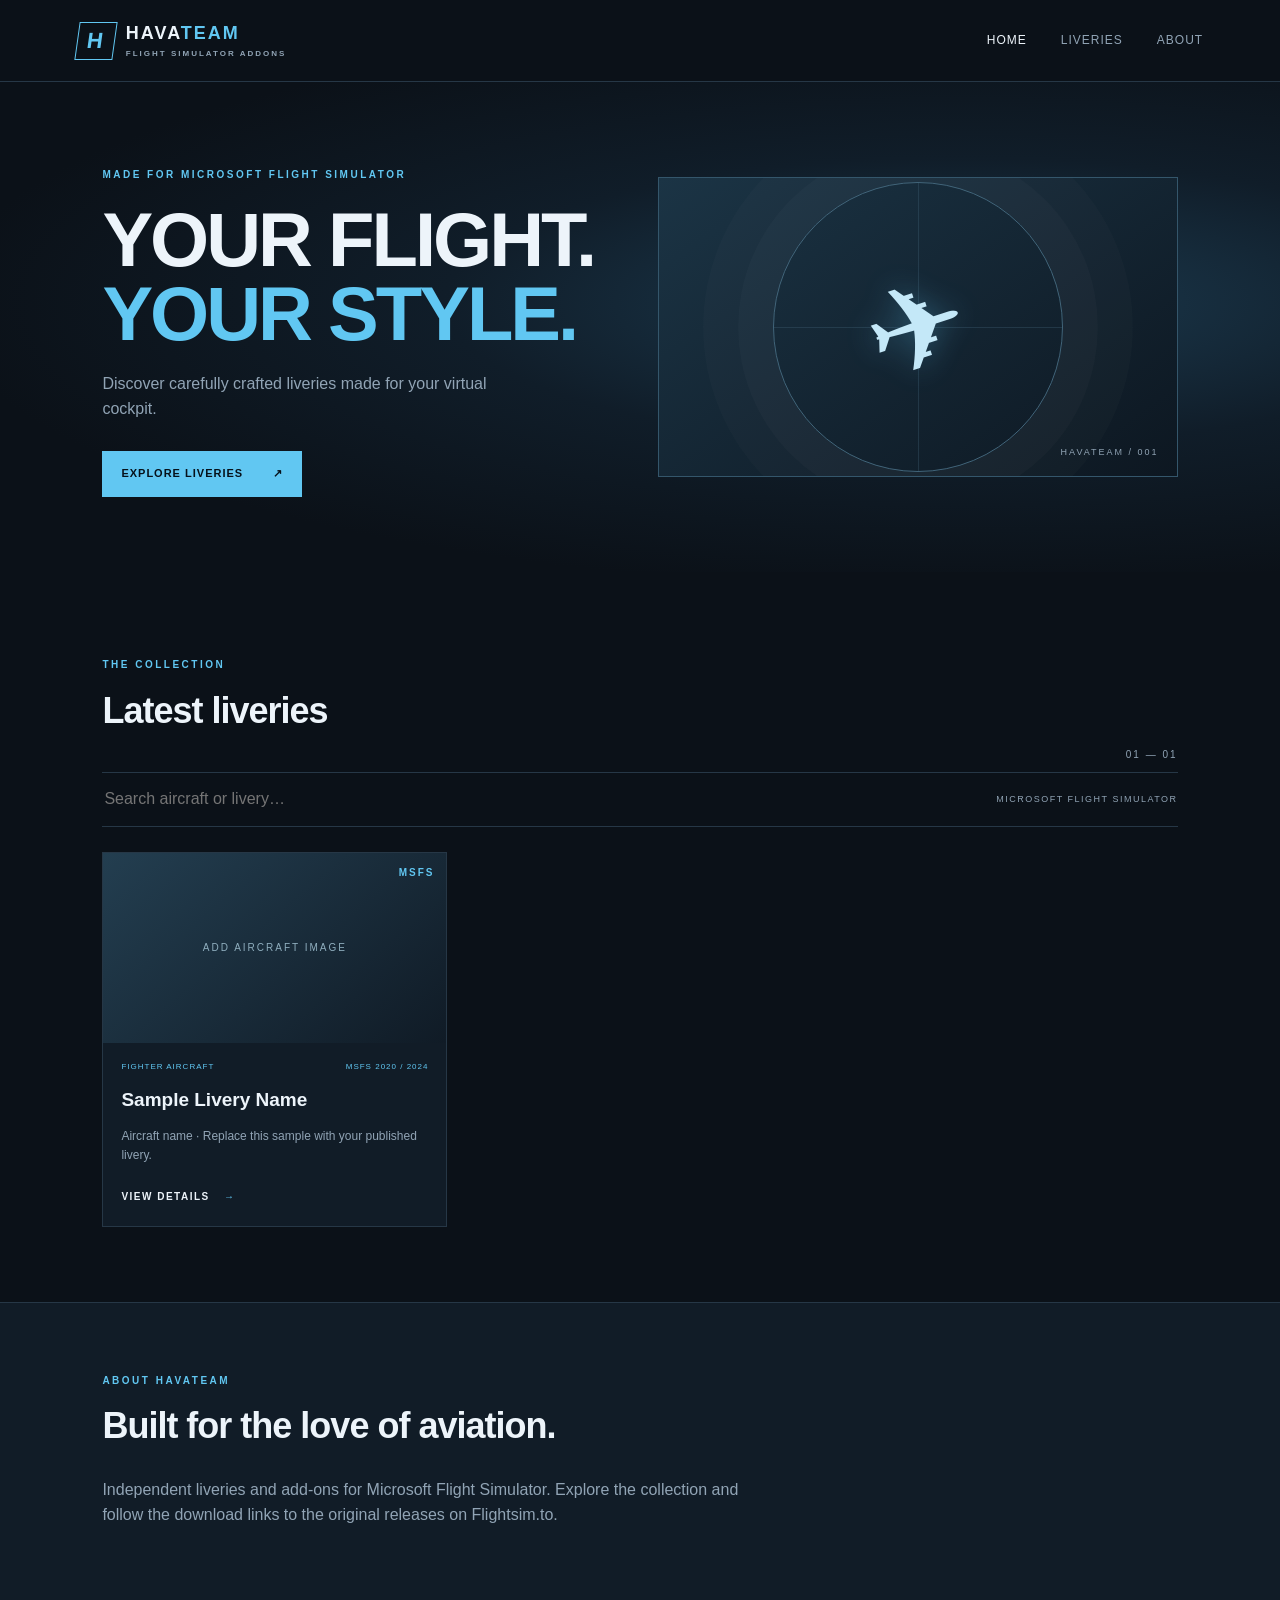
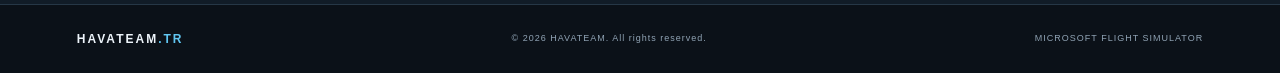
==== index.html @ 168b2250 "Add files via upload" ====
<!doctype html>
<html lang="en">
<head>
  <meta charset="utf-8"><meta name="viewport" content="width=device-width, initial-scale=1">
  <meta name="description" content="HAVATEAM — Microsoft Flight Simulator liveries.">
  <title>HAVATEAM — Flight Simulator Liveries</title>
  <link rel="stylesheet" href="styles.css">
</head>
<body>
<header class="site-header">
  <a class="brand" href="index.html"><span class="brand-mark">H</span><span>HAVA<span class="accent">TEAM</span><small>FLIGHT SIMULATOR ADDONS</small></span></a>
  <nav><a class="active" href="index.html">Home</a><a href="#liveries">Liveries</a><a href="#about">About</a></nav>
</header>
<main>
  <section class="hero">
    <div class="hero-copy">
      <p class="eyebrow">MADE FOR MICROSOFT FLIGHT SIMULATOR</p>
      <h1>YOUR FLIGHT.<br><span class="accent">YOUR STYLE.</span></h1>
      <p class="lead">Discover carefully crafted liveries made for your virtual cockpit.</p>
      <a class="button" href="#liveries">EXPLORE LIVERIES <span>↗</span></a>
    </div>
    <div class="hero-art" role="img" aria-label="Aircraft silhouette graphic"><div class="radar"></div><div class="plane">✈</div><span class="hero-tag">HAVATEAM / 001</span></div>
  </section>

  <section class="section" id="liveries">
    <div class="section-heading"><div><p class="eyebrow">THE COLLECTION</p><h2>Latest liveries</h2></div><span class="count">01 — 01</span></div>
    <div class="toolbar"><input id="search" type="search" placeholder="Search aircraft or livery…" aria-label="Search liveries"><span>MICROSOFT FLIGHT SIMULATOR</span></div>
    <div class="cards" id="cards">
      <article class="livery-card">
        <a class="card-image placeholder-image" href="liveries/sample-livery.html" aria-label="Open sample livery details"><span>ADD AIRCRAFT IMAGE</span><b>MSFS</b></a>
        <div class="card-body"><div class="card-meta"><span>FIGHTER AIRCRAFT</span><span>MSFS 2020 / 2024</span></div><h3>Sample Livery Name</h3><p>Aircraft name · Replace this sample with your published livery.</p><a class="text-link" href="liveries/sample-livery.html">VIEW DETAILS <span>→</span></a></div>
      </article>
    </div>
    <p class="empty" id="empty" hidden>No liveries match your search.</p>
  </section>

  <section class="about" id="about"><p class="eyebrow">ABOUT HAVATEAM</p><h2>Built for the love of aviation.</h2><p>Independent liveries and add-ons for Microsoft Flight Simulator. Explore the collection and follow the download links to the original releases on Flightsim.to.</p></section>
</main>
<footer><a class="brand small-brand" href="index.html">HAVATEAM<span class="accent">.TR</span></a><span>© <span id="year"></span> HAVATEAM. All rights reserved.</span><span>MICROSOFT FLIGHT SIMULATOR</span></footer>
<script src="script.js"></script>
</body></html>
---- styles.css ----
:root{--bg:#0b1118;--panel:#111c27;--panel2:#172533;--line:#263746;--text:#edf4fa;--muted:#91a4b5;--blue:#61c7f2;--orange:#ff9c55}*{box-sizing:border-box}html{scroll-behavior:smooth}body{margin:0;background:var(--bg);color:var(--text);font-family:Inter,Arial,sans-serif;line-height:1.55}.site-header{height:82px;padding:0 max(6vw,24px);display:flex;align-items:center;justify-content:space-between;border-bottom:1px solid var(--line);background:#0b1118;position:sticky;top:0;z-index:5}.brand{display:flex;align-items:center;gap:11px;color:var(--text);font-weight:900;letter-spacing:2px;text-decoration:none;font-size:18px}.brand small{display:block;font-size:8px;letter-spacing:2px;color:var(--muted);font-weight:600}.brand-mark{display:grid;place-items:center;width:38px;height:38px;border:1px solid var(--blue);color:var(--blue);transform:skew(-8deg);font-size:22px}.accent{color:var(--blue)}nav{display:flex;gap:34px}nav a{font-size:12px;letter-spacing:1px;text-transform:uppercase;color:var(--muted);text-decoration:none}nav a:hover,nav a.active{color:var(--text)}.hero{min-height:490px;padding:70px max(8vw,24px);display:grid;grid-template-columns:1fr 1fr;align-items:center;gap:35px;background:radial-gradient(ellipse at 75% 45%,#1c3b50 0%,#101d29 38%,#0b1118 75%)}.eyebrow{font-size:10px;letter-spacing:2.5px;color:var(--blue);font-weight:800}.hero h1{font-size:clamp(44px,6vw,76px);line-height:.98;letter-spacing:-3px;margin:20px 0}.lead{color:var(--muted);max-width:420px;font-size:16px;margin-bottom:30px}.button{display:inline-flex;gap:30px;align-items:center;background:var(--blue);color:#06111a;text-decoration:none;padding:14px 19px;font-size:11px;font-weight:900;letter-spacing:1px}.hero-art{height:300px;position:relative;overflow:hidden;border:1px solid #34566b;background:linear-gradient(145deg,#1b3445,#0d1721);display:grid;place-items:center}.radar{width:290px;height:290px;border:1px solid #42657a;border-radius:50%;position:absolute;box-shadow:0 0 0 35px #ffffff05,0 0 0 70px #ffffff04}.radar:before,.radar:after{content:"";position:absolute;background:#42657a55}.radar:before{width:1px;height:100%;left:50%}.radar:after{height:1px;width:100%;top:50%}.plane{font-size:120px;color:#c4e8f8;transform:rotate(-18deg);text-shadow:0 0 30px #61c7f255}.hero-tag{position:absolute;bottom:16px;right:18px;font-size:9px;letter-spacing:2px;color:#91a4b5}.section{padding:75px max(8vw,24px)}.section-heading{display:flex;align-items:end;justify-content:space-between}.section h2,.about h2{font-size:36px;letter-spacing:-1px;margin:4px 0 24px}.count{font-size:10px;color:var(--muted);letter-spacing:2px}.toolbar{display:flex;justify-content:space-between;align-items:center;border-top:1px solid var(--line);border-bottom:1px solid var(--line);padding:13px 0;margin:10px 0 25px}.toolbar input{background:transparent;border:0;color:var(--text);outline:none;font:inherit;width:260px}.toolbar span{font-size:9px;letter-spacing:1.5px;color:var(--muted)}.cards{display:grid;grid-template-columns:repeat(3,minmax(0,1fr));gap:20px}.livery-card{background:var(--panel);border:1px solid var(--line);transition:.2s}.livery-card:hover{transform:translateY(-4px);border-color:#47718b}.card-image{height:190px;display:flex;align-items:center;justify-content:center;position:relative;text-decoration:none;background:linear-gradient(140deg,#233e50,#101b26);color:#8faebe;letter-spacing:2px;font-size:10px}.card-image b{position:absolute;right:12px;top:12px;color:var(--blue);font-size:10px}.card-body{padding:18px}.card-meta{display:flex;justify-content:space-between;color:var(--blue);font-size:8px;letter-spacing:1px}.card-body h3{margin:12px 0 4px;font-size:19px}.card-body p{font-size:12px;color:var(--muted);min-height:38px}.text-link{display:inline-block;margin-top:12px;color:var(--text);font-size:10px;font-weight:800;letter-spacing:1.5px;text-decoration:none}.text-link span{color:var(--blue);margin-left:10px}.empty{color:var(--muted)}.about{padding:60px max(8vw,24px);background:var(--panel);border-top:1px solid var(--line);border-bottom:1px solid var(--line)}.about p:last-child{max-width:650px;color:var(--muted)}footer{padding:25px max(6vw,24px);display:flex;justify-content:space-between;align-items:center;color:var(--muted);font-size:9px;letter-spacing:1px}.small-brand{font-size:12px}.small-brand .accent{display:inline}.small-brand{display:block}@media(max-width:700px){.site-header{height:auto;min-height:75px;flex-wrap:wrap;padding-top:14px;padding-bottom:14px;gap:12px}nav{gap:16px}.hero{grid-template-columns:1fr;padding-top:55px;padding-bottom:55px}.hero-art{height:220px}.cards{grid-template-columns:1fr}.toolbar span{display:none}.section h2,.about h2{font-size:29px}footer{gap:12px;flex-wrap:wrap}}
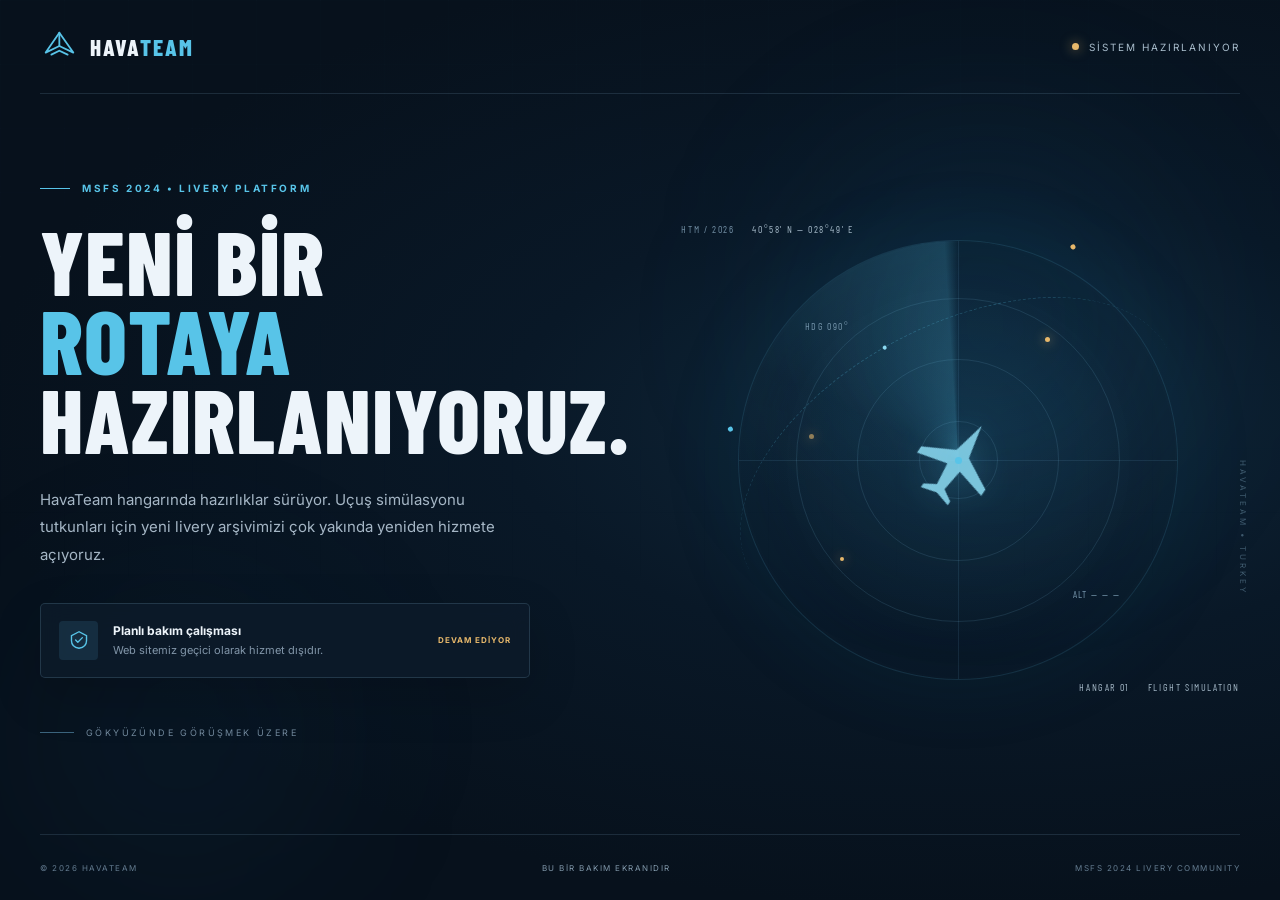
==== commit a877717b: "Add files via upload" ====
--- a/index.html
+++ b/index.html
@@ -1,41 +1,91 @@
 <!doctype html>
-<html lang="en">
+<html lang="tr">
 <head>
-  <meta charset="utf-8"><meta name="viewport" content="width=device-width, initial-scale=1">
-  <meta name="description" content="HAVATEAM — Microsoft Flight Simulator liveries.">
-  <title>HAVATEAM — Flight Simulator Liveries</title>
+  <meta charset="utf-8">
+  <meta name="viewport" content="width=device-width, initial-scale=1">
+  <meta name="theme-color" content="#07111c">
+  <meta name="description" content="HavaTeam yakında yeni yüzüyle yayında. MSFS 2024 livery arşivimiz için hazırlıklarımız sürüyor.">
+  <title>HavaTeam | Bakım Çalışması</title>
+  <link rel="preconnect" href="https://fonts.googleapis.com">
+  <link rel="preconnect" href="https://fonts.gstatic.com" crossorigin>
+  <link href="https://fonts.googleapis.com/css2?family=Barlow+Condensed:wght@500;600;700;800&family=Inter:wght@400;500;600;700&display=swap" rel="stylesheet">
   <link rel="stylesheet" href="styles.css">
 </head>
 <body>
-<header class="site-header">
-  <a class="brand" href="index.html"><span class="brand-mark">H</span><span>HAVA<span class="accent">TEAM</span><small>FLIGHT SIMULATOR ADDONS</small></span></a>
-  <nav><a class="active" href="index.html">Home</a><a href="#liveries">Liveries</a><a href="#about">About</a></nav>
-</header>
-<main>
-  <section class="hero">
-    <div class="hero-copy">
-      <p class="eyebrow">MADE FOR MICROSOFT FLIGHT SIMULATOR</p>
-      <h1>YOUR FLIGHT.<br><span class="accent">YOUR STYLE.</span></h1>
-      <p class="lead">Discover carefully crafted liveries made for your virtual cockpit.</p>
-      <a class="button" href="#liveries">EXPLORE LIVERIES <span>↗</span></a>
-    </div>
-    <div class="hero-art" role="img" aria-label="Aircraft silhouette graphic"><div class="radar"></div><div class="plane">✈</div><span class="hero-tag">HAVATEAM / 001</span></div>
-  </section>
+  <div class="ambient ambient-one"></div>
+  <div class="ambient ambient-two"></div>
+  <div class="grid-overlay"></div>
 
-  <section class="section" id="liveries">
-    <div class="section-heading"><div><p class="eyebrow">THE COLLECTION</p><h2>Latest liveries</h2></div><span class="count">01 — 01</span></div>
-    <div class="toolbar"><input id="search" type="search" placeholder="Search aircraft or livery…" aria-label="Search liveries"><span>MICROSOFT FLIGHT SIMULATOR</span></div>
-    <div class="cards" id="cards">
-      <article class="livery-card">
-        <a class="card-image placeholder-image" href="liveries/sample-livery.html" aria-label="Open sample livery details"><span>ADD AIRCRAFT IMAGE</span><b>MSFS</b></a>
-        <div class="card-body"><div class="card-meta"><span>FIGHTER AIRCRAFT</span><span>MSFS 2020 / 2024</span></div><h3>Sample Livery Name</h3><p>Aircraft name · Replace this sample with your published livery.</p><a class="text-link" href="liveries/sample-livery.html">VIEW DETAILS <span>→</span></a></div>
-      </article>
-    </div>
-    <p class="empty" id="empty" hidden>No liveries match your search.</p>
-  </section>
+  <header class="topbar">
+    <a class="brand" href="#" aria-label="HavaTeam ana sayfa">
+      <span class="brand-mark" aria-hidden="true">
+        <svg viewBox="0 0 48 48" role="img">
+          <path d="M7 31.5 23.8 7l17.2 24.5-17.2-8.1L7 31.5Z" fill="none" stroke="currentColor" stroke-width="2.2" stroke-linejoin="round"/>
+          <path d="m14 34 9.8-4.7 10.2 4.7M23.8 7v16.4" fill="none" stroke="currentColor" stroke-width="2.2" stroke-linecap="round"/>
+        </svg>
+      </span>
+      <span class="brand-name">HAVA<span>TEAM</span></span>
+    </a>
+    <div class="top-meta"><span class="live-dot"></span> SİSTEM HAZIRLANIYOR</div>
+  </header>
 
-  <section class="about" id="about"><p class="eyebrow">ABOUT HAVATEAM</p><h2>Built for the love of aviation.</h2><p>Independent liveries and add-ons for Microsoft Flight Simulator. Explore the collection and follow the download links to the original releases on Flightsim.to.</p></section>
-</main>
-<footer><a class="brand small-brand" href="index.html">HAVATEAM<span class="accent">.TR</span></a><span>© <span id="year"></span> HAVATEAM. All rights reserved.</span><span>MICROSOFT FLIGHT SIMULATOR</span></footer>
-<script src="script.js"></script>
-</body></html>+  <main class="hero">
+    <section class="copy">
+      <div class="eyebrow"><span class="eyebrow-line"></span> MSFS 2024 • LIVERY PLATFORM</div>
+      <h1>YENİ BİR<br><span>ROTAYA</span><br>HAZIRLANIYORUZ.</h1>
+      <p class="lead">HavaTeam hangarında hazırlıklar sürüyor. Uçuş simülasyonu tutkunları için yeni livery arşivimizi çok yakında yeniden hizmete açıyoruz.</p>
+
+      <div class="status-card">
+        <div class="status-icon">
+          <svg viewBox="0 0 24 24" aria-hidden="true"><path d="M12 3 3.8 7.2v5.6c0 4.4 3.5 7.4 8.2 8.2 4.7-.8 8.2-3.8 8.2-8.2V7.2L12 3Z" fill="none" stroke="currentColor" stroke-width="1.5"/><path d="m8.3 12.1 2.4 2.4 5-5.1" fill="none" stroke="currentColor" stroke-width="1.5" stroke-linecap="round" stroke-linejoin="round"/></svg>
+        </div>
+        <div>
+          <strong>Planlı bakım çalışması</strong>
+          <span>Web sitemiz geçici olarak hizmet dışıdır.</span>
+        </div>
+        <span class="status-tag">DEVAM EDİYOR</span>
+      </div>
+
+      <div class="bottom-note">
+        <span class="note-rule"></span>
+        <span>GÖKYÜZÜNDE GÖRÜŞMEK ÜZERE</span>
+      </div>
+    </section>
+
+    <section class="visual" aria-label="Havacılık temalı radar illüstrasyonu">
+      <div class="coordinates coord-top">HTM / 2026 <span>40°58' N — 028°49' E</span></div>
+      <div class="radar">
+        <div class="radar-ring ring-one"></div>
+        <div class="radar-ring ring-two"></div>
+        <div class="radar-ring ring-three"></div>
+        <div class="radar-cross cross-h"></div>
+        <div class="radar-cross cross-v"></div>
+        <div class="radar-sweep"></div>
+        <div class="radar-center"></div>
+        <span class="radar-blip blip-one"></span>
+        <span class="radar-blip blip-two"></span>
+        <span class="radar-blip blip-three"></span>
+        <svg class="plane" viewBox="0 0 180 180" aria-hidden="true">
+          <path d="M91 18 104 77 158 106 158 119 104 105 99 145 119 157 119 165 91 157 63 165 63 157 83 145 78 105 24 119 24 106 78 77 91 18Z" fill="currentColor"/>
+        </svg>
+        <div class="radar-label label-a">HDG 090°</div>
+        <div class="radar-label label-b">ALT — — —</div>
+      </div>
+      <div class="flight-path">
+        <span class="path-point"></span>
+        <span class="path-dash"></span>
+        <span class="path-point end"></span>
+      </div>
+      <div class="coordinates coord-bottom"><span>HANGAR 01</span> <span>FLIGHT SIMULATION</span></div>
+      <div class="side-code">HAVATEAM • TURKEY</div>
+    </section>
+  </main>
+
+  <footer class="footer">
+    <span>© <span id="year">2026</span> HAVATEAM</span>
+    <span class="footer-center">BU BİR BAKIM EKRANIDIR</span>
+    <span>MSFS 2024 LIVERY COMMUNITY</span>
+  </footer>
+  <script src="script.js"></script>
+</body>
+</html>
--- a/styles.css
+++ b/styles.css
@@ -1 +1,100 @@
-:root{--bg:#0b1118;--panel:#111c27;--panel2:#172533;--line:#263746;--text:#edf4fa;--muted:#91a4b5;--blue:#61c7f2;--orange:#ff9c55}*{box-sizing:border-box}html{scroll-behavior:smooth}body{margin:0;background:var(--bg);color:var(--text);font-family:Inter,Arial,sans-serif;line-height:1.55}.site-header{height:82px;padding:0 max(6vw,24px);display:flex;align-items:center;justify-content:space-between;border-bottom:1px solid var(--line);background:#0b1118;position:sticky;top:0;z-index:5}.brand{display:flex;align-items:center;gap:11px;color:var(--text);font-weight:900;letter-spacing:2px;text-decoration:none;font-size:18px}.brand small{display:block;font-size:8px;letter-spacing:2px;color:var(--muted);font-weight:600}.brand-mark{display:grid;place-items:center;width:38px;height:38px;border:1px solid var(--blue);color:var(--blue);transform:skew(-8deg);font-size:22px}.accent{color:var(--blue)}nav{display:flex;gap:34px}nav a{font-size:12px;letter-spacing:1px;text-transform:uppercase;color:var(--muted);text-decoration:none}nav a:hover,nav a.active{color:var(--text)}.hero{min-height:490px;padding:70px max(8vw,24px);display:grid;grid-template-columns:1fr 1fr;align-items:center;gap:35px;background:radial-gradient(ellipse at 75% 45%,#1c3b50 0%,#101d29 38%,#0b1118 75%)}.eyebrow{font-size:10px;letter-spacing:2.5px;color:var(--blue);font-weight:800}.hero h1{font-size:clamp(44px,6vw,76px);line-height:.98;letter-spacing:-3px;margin:20px 0}.lead{color:var(--muted);max-width:420px;font-size:16px;margin-bottom:30px}.button{display:inline-flex;gap:30px;align-items:center;background:var(--blue);color:#06111a;text-decoration:none;padding:14px 19px;font-size:11px;font-weight:900;letter-spacing:1px}.hero-art{height:300px;position:relative;overflow:hidden;border:1px solid #34566b;background:linear-gradient(145deg,#1b3445,#0d1721);display:grid;place-items:center}.radar{width:290px;height:290px;border:1px solid #42657a;border-radius:50%;position:absolute;box-shadow:0 0 0 35px #ffffff05,0 0 0 70px #ffffff04}.radar:before,.radar:after{content:"";position:absolute;background:#42657a55}.radar:before{width:1px;height:100%;left:50%}.radar:after{height:1px;width:100%;top:50%}.plane{font-size:120px;color:#c4e8f8;transform:rotate(-18deg);text-shadow:0 0 30px #61c7f255}.hero-tag{position:absolute;bottom:16px;right:18px;font-size:9px;letter-spacing:2px;color:#91a4b5}.section{padding:75px max(8vw,24px)}.section-heading{display:flex;align-items:end;justify-content:space-between}.section h2,.about h2{font-size:36px;letter-spacing:-1px;margin:4px 0 24px}.count{font-size:10px;color:var(--muted);letter-spacing:2px}.toolbar{display:flex;justify-content:space-between;align-items:center;border-top:1px solid var(--line);border-bottom:1px solid var(--line);padding:13px 0;margin:10px 0 25px}.toolbar input{background:transparent;border:0;color:var(--text);outline:none;font:inherit;width:260px}.toolbar span{font-size:9px;letter-spacing:1.5px;color:var(--muted)}.cards{display:grid;grid-template-columns:repeat(3,minmax(0,1fr));gap:20px}.livery-card{background:var(--panel);border:1px solid var(--line);transition:.2s}.livery-card:hover{transform:translateY(-4px);border-color:#47718b}.card-image{height:190px;display:flex;align-items:center;justify-content:center;position:relative;text-decoration:none;background:linear-gradient(140deg,#233e50,#101b26);color:#8faebe;letter-spacing:2px;font-size:10px}.card-image b{position:absolute;right:12px;top:12px;color:var(--blue);font-size:10px}.card-body{padding:18px}.card-meta{display:flex;justify-content:space-between;color:var(--blue);font-size:8px;letter-spacing:1px}.card-body h3{margin:12px 0 4px;font-size:19px}.card-body p{font-size:12px;color:var(--muted);min-height:38px}.text-link{display:inline-block;margin-top:12px;color:var(--text);font-size:10px;font-weight:800;letter-spacing:1.5px;text-decoration:none}.text-link span{color:var(--blue);margin-left:10px}.empty{color:var(--muted)}.about{padding:60px max(8vw,24px);background:var(--panel);border-top:1px solid var(--line);border-bottom:1px solid var(--line)}.about p:last-child{max-width:650px;color:var(--muted)}footer{padding:25px max(6vw,24px);display:flex;justify-content:space-between;align-items:center;color:var(--muted);font-size:9px;letter-spacing:1px}.small-brand{font-size:12px}.small-brand .accent{display:inline}.small-brand{display:block}@media(max-width:700px){.site-header{height:auto;min-height:75px;flex-wrap:wrap;padding-top:14px;padding-bottom:14px;gap:12px}nav{gap:16px}.hero{grid-template-columns:1fr;padding-top:55px;padding-bottom:55px}.hero-art{height:220px}.cards{grid-template-columns:1fr}.toolbar span{display:none}.section h2,.about h2{font-size:29px}footer{gap:12px;flex-wrap:wrap}}+* { box-sizing: border-box; }
+:root {
+  color-scheme: dark;
+  --bg: #07111c;
+  --panel: rgba(13, 28, 43, .78);
+  --line: rgba(139, 176, 207, .17);
+  --muted: #8296a9;
+  --text: #edf4fa;
+  --accent: #58c4e8;
+  --accent-soft: rgba(88, 196, 232, .12);
+}
+html, body { min-height: 100%; }
+body {
+  margin: 0; min-height: 100vh; overflow-x: hidden;
+  background: radial-gradient(ellipse at 76% 47%, #10283b 0%, #091827 34%, var(--bg) 72%);
+  color: var(--text); font-family: Inter, Arial, sans-serif;
+  display: flex; flex-direction: column; position: relative;
+}
+.grid-overlay {
+  position: fixed; inset: 0; pointer-events: none; opacity: .19;
+  background-image: linear-gradient(rgba(130,170,200,.07) 1px, transparent 1px), linear-gradient(90deg, rgba(130,170,200,.07) 1px, transparent 1px);
+  background-size: 64px 64px; mask-image: linear-gradient(to bottom, black, transparent 92%);
+}
+.ambient { position: fixed; border-radius: 50%; filter: blur(90px); pointer-events: none; }
+.ambient-one { width: 360px; height: 360px; background: rgba(27,119,160,.12); top: 16%; right: 9%; }
+.ambient-two { width: 260px; height: 260px; background: rgba(23,77,116,.12); bottom: 4%; left: 4%; }
+.topbar, .footer { width: min(1240px, calc(100% - 80px)); margin-inline: auto; display: flex; align-items: center; justify-content: space-between; position: relative; z-index: 2; }
+.topbar { height: 94px; border-bottom: 1px solid var(--line); }
+.brand { display: inline-flex; align-items: center; gap: 11px; color: var(--text); text-decoration: none; }
+.brand-mark { width: 39px; height: 39px; color: var(--accent); display: grid; place-items: center; }
+.brand-mark svg { width: 100%; height: 100%; }
+.brand-name { font: 800 23px "Barlow Condensed", sans-serif; letter-spacing: 2px; }
+.brand-name span { color: var(--accent); }
+.top-meta { font-size: 10px; letter-spacing: 2px; color: #a9bdcc; display: flex; align-items: center; gap: 10px; }
+.live-dot { width: 7px; height: 7px; border-radius: 50%; background: #e7b86b; box-shadow: 0 0 12px rgba(231,184,107,.65); }
+.hero { width: min(1240px, calc(100% - 80px)); margin: auto; padding: 72px 0 80px; display: grid; grid-template-columns: 1.03fr .97fr; align-items: center; gap: 38px; position: relative; z-index: 1; flex: 1; }
+.copy { max-width: 590px; padding: 15px 0; }
+.eyebrow { display: flex; align-items: center; gap: 12px; color: var(--accent); font-size: 10px; font-weight: 700; letter-spacing: 2.6px; margin-bottom: 27px; }
+.eyebrow-line { width: 30px; height: 1px; background: var(--accent); }
+h1 { font: 800 clamp(58px, 7vw, 96px)/.88 "Barlow Condensed", Impact, sans-serif; letter-spacing: 1px; margin: 0 0 28px; }
+h1 span { color: var(--accent); }
+.lead { color: #a5b6c5; max-width: 485px; font-size: 15px; line-height: 1.85; margin: 0 0 34px; }
+.status-card { display: flex; align-items: center; gap: 15px; max-width: 490px; padding: 17px 18px; background: var(--panel); border: 1px solid rgba(126,174,204,.2); border-radius: 5px; box-shadow: 0 18px 50px rgba(0,0,0,.16); backdrop-filter: blur(12px); }
+.status-icon { width: 39px; height: 39px; display: grid; place-items: center; flex: 0 0 auto; background: var(--accent-soft); color: var(--accent); border-radius: 4px; }
+.status-icon svg { width: 22px; height: 22px; }
+.status-card strong, .status-card span { display: block; }
+.status-card strong { font-size: 12px; margin-bottom: 5px; }
+.status-card div:nth-child(2) span { color: var(--muted); font-size: 11px; }
+.status-tag { margin-left: auto; color: #e7b86b; font-size: 8px; font-weight: 700; letter-spacing: 1px; white-space: nowrap; }
+.bottom-note { margin-top: 49px; display: flex; align-items: center; gap: 12px; color: #72899d; font-size: 9px; letter-spacing: 2.4px; }
+.note-rule { width: 34px; height: 1px; background: #3b647d; }
+.visual { min-height: 490px; display: grid; place-items: center; position: relative; }
+.radar { width: min(440px, 85vw); aspect-ratio: 1; border: 1px solid rgba(88,196,232,.15); border-radius: 50%; position: relative; display: grid; place-items: center; background: radial-gradient(circle, rgba(29,94,126,.14), rgba(7,17,28,.03) 65%); box-shadow: 0 0 90px rgba(31,126,166,.08), inset 0 0 65px rgba(31,126,166,.05); }
+.radar-ring { position: absolute; border: 1px solid rgba(112,173,204,.16); border-radius: 50%; }
+.ring-one { inset: 13%; } .ring-two { inset: 27%; } .ring-three { inset: 41%; }
+.radar-cross { position: absolute; background: rgba(112,173,204,.13); }
+.cross-h { width: 100%; height: 1px; } .cross-v { height: 100%; width: 1px; }
+.radar-sweep { position: absolute; inset: 0; border-radius: 50%; background: conic-gradient(from 0deg, transparent 0 72%, rgba(88,196,232,.02) 82%, rgba(88,196,232,.2) 99%, transparent 100%); animation: sweep 9s linear infinite; }
+@keyframes sweep { to { transform: rotate(360deg); } }
+.radar-center { width: 7px; height: 7px; border-radius: 50%; background: var(--accent); box-shadow: 0 0 17px var(--accent); z-index: 1; }
+.plane { position: absolute; width: 104px; height: 104px; color: #8bd9f1; opacity: .88; filter: drop-shadow(0 0 17px rgba(88,196,232,.28)); transform: rotate(34deg); }
+.radar-blip { position: absolute; width: 5px; height: 5px; border-radius: 50%; background: #e7b86b; box-shadow: 0 0 12px #e7b86b; }
+.blip-one { top: 22%; right: 29%; } .blip-two { bottom: 27%; left: 23%; width: 4px; height: 4px; } .blip-three { top: 44%; left: 16%; opacity: .6; }
+.radar-label { position: absolute; color: #7292a8; font: 10px "Barlow Condensed", sans-serif; letter-spacing: 1.4px; }
+.label-a { top: 18%; left: 15%; } .label-b { bottom: 18%; right: 13%; }
+.coordinates { position: absolute; display: flex; gap: 18px; color: #6f8ba0; font: 10px "Barlow Condensed", sans-serif; letter-spacing: 1.6px; }
+.coordinates span { color: #a0b4c3; }
+.coord-top { top: 8px; left: 5px; } .coord-bottom { bottom: 12px; right: 0; }
+.flight-path { position: absolute; width: 84%; height: 55%; border-top: 1px dashed rgba(88,196,232,.25); border-radius: 50%; transform: rotate(-28deg); pointer-events: none; }
+.path-point { position: absolute; top: -3px; left: 10%; width: 5px; height: 5px; border-radius: 50%; background: var(--accent); }
+.path-point.end { left: auto; right: 7%; background: #e7b86b; }
+.path-dash { position: absolute; top: -2px; left: 47%; width: 4px; height: 4px; border-radius: 50%; background: #8bd9f1; }
+.side-code { position: absolute; right: -8px; top: 50%; writing-mode: vertical-rl; color: rgba(126,166,190,.45); font-size: 8px; letter-spacing: 3px; }
+.footer { min-height: 66px; border-top: 1px solid var(--line); color: #647c90; font-size: 8px; letter-spacing: 1.5px; }
+.footer-center { color: #8299ab; }
+@media (max-width: 850px) {
+  .topbar, .footer, .hero { width: min(100% - 42px, 620px); }
+  .hero { grid-template-columns: 1fr; padding: 62px 0 45px; gap: 10px; }
+  .copy { max-width: 100%; }
+  .visual { min-height: 390px; }
+  .radar { width: min(360px, 78vw); }
+  .side-code { right: 0; }
+}
+@media (max-width: 520px) {
+  .topbar { height: 76px; }
+  .top-meta { font-size: 8px; letter-spacing: 1px; }
+  .brand-name { font-size: 20px; }
+  .hero { padding-top: 48px; }
+  h1 { font-size: clamp(55px, 15vw, 76px); }
+  .lead { font-size: 13px; }
+  .status-card { padding: 13px; gap: 10px; }
+  .status-tag { font-size: 7px; }
+  .visual { min-height: 330px; }
+  .radar { width: min(300px, 78vw); }
+  .plane { width: 78px; height: 78px; }
+  .coordinates { font-size: 8px; gap: 9px; }
+  .footer { min-height: 58px; font-size: 7px; }
+  .footer-center { display: none; }
+}
+@media (prefers-reduced-motion: reduce) { *, *::before, *::after { animation-duration: .01ms !important; animation-iteration-count: 1 !important; scroll-behavior: auto !important; } }
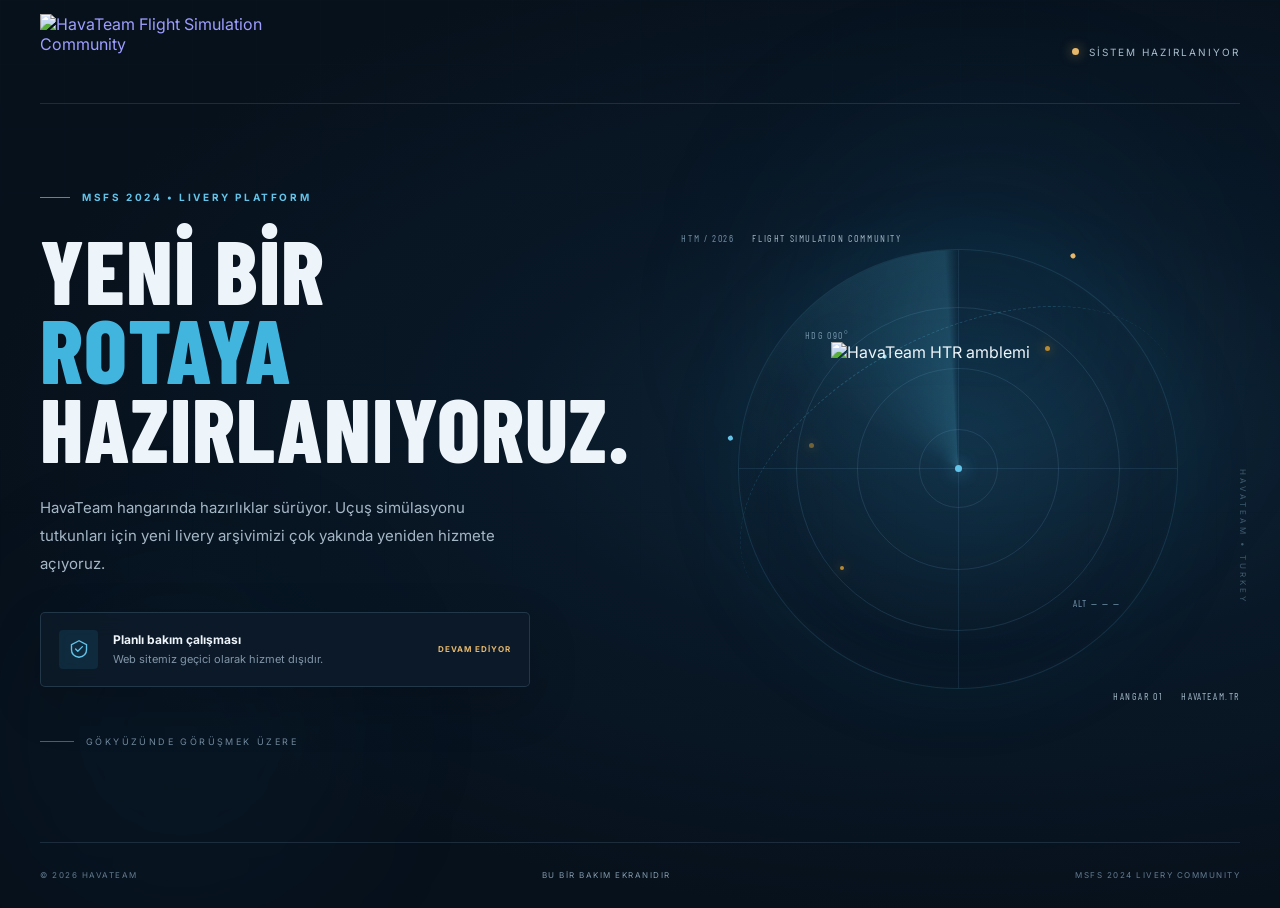
==== commit e0309888: "Add files via upload" ====
--- a/index.html
+++ b/index.html
@@ -12,80 +12,41 @@
   <link rel="stylesheet" href="styles.css">
 </head>
 <body>
-  <div class="ambient ambient-one"></div>
-  <div class="ambient ambient-two"></div>
-  <div class="grid-overlay"></div>
-
+  <div class="ambient ambient-one"></div><div class="ambient ambient-two"></div><div class="grid-overlay"></div>
   <header class="topbar">
-    <a class="brand" href="#" aria-label="HavaTeam ana sayfa">
-      <span class="brand-mark" aria-hidden="true">
-        <svg viewBox="0 0 48 48" role="img">
-          <path d="M7 31.5 23.8 7l17.2 24.5-17.2-8.1L7 31.5Z" fill="none" stroke="currentColor" stroke-width="2.2" stroke-linejoin="round"/>
-          <path d="m14 34 9.8-4.7 10.2 4.7M23.8 7v16.4" fill="none" stroke="currentColor" stroke-width="2.2" stroke-linecap="round"/>
-        </svg>
-      </span>
-      <span class="brand-name">HAVA<span>TEAM</span></span>
+    <a class="brand" href="#" aria-label="HavaTeam">
+      <img src="https://i.hizliresim.com/vazspbbp.png" alt="HavaTeam Flight Simulation Community" class="brand-logo">
     </a>
     <div class="top-meta"><span class="live-dot"></span> SİSTEM HAZIRLANIYOR</div>
   </header>
-
   <main class="hero">
     <section class="copy">
       <div class="eyebrow"><span class="eyebrow-line"></span> MSFS 2024 • LIVERY PLATFORM</div>
       <h1>YENİ BİR<br><span>ROTAYA</span><br>HAZIRLANIYORUZ.</h1>
       <p class="lead">HavaTeam hangarında hazırlıklar sürüyor. Uçuş simülasyonu tutkunları için yeni livery arşivimizi çok yakında yeniden hizmete açıyoruz.</p>
-
       <div class="status-card">
-        <div class="status-icon">
-          <svg viewBox="0 0 24 24" aria-hidden="true"><path d="M12 3 3.8 7.2v5.6c0 4.4 3.5 7.4 8.2 8.2 4.7-.8 8.2-3.8 8.2-8.2V7.2L12 3Z" fill="none" stroke="currentColor" stroke-width="1.5"/><path d="m8.3 12.1 2.4 2.4 5-5.1" fill="none" stroke="currentColor" stroke-width="1.5" stroke-linecap="round" stroke-linejoin="round"/></svg>
-        </div>
-        <div>
-          <strong>Planlı bakım çalışması</strong>
-          <span>Web sitemiz geçici olarak hizmet dışıdır.</span>
-        </div>
+        <div class="status-icon"><svg viewBox="0 0 24 24" aria-hidden="true"><path d="M12 3 3.8 7.2v5.6c0 4.4 3.5 7.4 8.2 8.2 4.7-.8 8.2-3.8 8.2-8.2V7.2L12 3Z" fill="none" stroke="currentColor" stroke-width="1.5"/><path d="m8.3 12.1 2.4 2.4 5-5.1" fill="none" stroke="currentColor" stroke-width="1.5" stroke-linecap="round" stroke-linejoin="round"/></svg></div>
+        <div><strong>Planlı bakım çalışması</strong><span>Web sitemiz geçici olarak hizmet dışıdır.</span></div>
         <span class="status-tag">DEVAM EDİYOR</span>
       </div>
-
-      <div class="bottom-note">
-        <span class="note-rule"></span>
-        <span>GÖKYÜZÜNDE GÖRÜŞMEK ÜZERE</span>
+      <div class="bottom-note"><span class="note-rule"></span><span>GÖKYÜZÜNDE GÖRÜŞMEK ÜZERE</span></div>
+    </section>
+    <section class="visual" aria-label="HavaTeam amblemi ve radar illüstrasyonu">
+      <div class="coordinates coord-top">HTM / 2026 <span>FLIGHT SIMULATION COMMUNITY</span></div>
+      <div class="radar">
+        <div class="radar-ring ring-one"></div><div class="radar-ring ring-two"></div><div class="radar-ring ring-three"></div>
+        <div class="radar-cross cross-h"></div><div class="radar-cross cross-v"></div><div class="radar-sweep"></div>
+        <div class="radar-center"></div>
+        <img class="radar-logo" src="https://i.hizliresim.com/xuw0on5v.png" alt="HavaTeam HTR amblemi">
+        <span class="radar-blip blip-one"></span><span class="radar-blip blip-two"></span><span class="radar-blip blip-three"></span>
+        <div class="radar-label label-a">HDG 090°</div><div class="radar-label label-b">ALT — — —</div>
       </div>
-    </section>
-
-    <section class="visual" aria-label="Havacılık temalı radar illüstrasyonu">
-      <div class="coordinates coord-top">HTM / 2026 <span>40°58' N — 028°49' E</span></div>
-      <div class="radar">
-        <div class="radar-ring ring-one"></div>
-        <div class="radar-ring ring-two"></div>
-        <div class="radar-ring ring-three"></div>
-        <div class="radar-cross cross-h"></div>
-        <div class="radar-cross cross-v"></div>
-        <div class="radar-sweep"></div>
-        <div class="radar-center"></div>
-        <span class="radar-blip blip-one"></span>
-        <span class="radar-blip blip-two"></span>
-        <span class="radar-blip blip-three"></span>
-        <svg class="plane" viewBox="0 0 180 180" aria-hidden="true">
-          <path d="M91 18 104 77 158 106 158 119 104 105 99 145 119 157 119 165 91 157 63 165 63 157 83 145 78 105 24 119 24 106 78 77 91 18Z" fill="currentColor"/>
-        </svg>
-        <div class="radar-label label-a">HDG 090°</div>
-        <div class="radar-label label-b">ALT — — —</div>
-      </div>
-      <div class="flight-path">
-        <span class="path-point"></span>
-        <span class="path-dash"></span>
-        <span class="path-point end"></span>
-      </div>
-      <div class="coordinates coord-bottom"><span>HANGAR 01</span> <span>FLIGHT SIMULATION</span></div>
+      <div class="flight-path"><span class="path-point"></span><span class="path-dash"></span><span class="path-point end"></span></div>
+      <div class="coordinates coord-bottom"><span>HANGAR 01</span><span>HAVATEAM.TR</span></div>
       <div class="side-code">HAVATEAM • TURKEY</div>
     </section>
   </main>
-
-  <footer class="footer">
-    <span>© <span id="year">2026</span> HAVATEAM</span>
-    <span class="footer-center">BU BİR BAKIM EKRANIDIR</span>
-    <span>MSFS 2024 LIVERY COMMUNITY</span>
-  </footer>
+  <footer class="footer"><span>© <span id="year">2026</span> HAVATEAM</span><span class="footer-center">BU BİR BAKIM EKRANIDIR</span><span>MSFS 2024 LIVERY COMMUNITY</span></footer>
   <script src="script.js"></script>
 </body>
-</html>
+</html>
--- a/styles.css
+++ b/styles.css
@@ -1,100 +1,28 @@
-* { box-sizing: border-box; }
-:root {
-  color-scheme: dark;
-  --bg: #07111c;
-  --panel: rgba(13, 28, 43, .78);
-  --line: rgba(139, 176, 207, .17);
-  --muted: #8296a9;
-  --text: #edf4fa;
-  --accent: #58c4e8;
-  --accent-soft: rgba(88, 196, 232, .12);
-}
-html, body { min-height: 100%; }
-body {
-  margin: 0; min-height: 100vh; overflow-x: hidden;
-  background: radial-gradient(ellipse at 76% 47%, #10283b 0%, #091827 34%, var(--bg) 72%);
-  color: var(--text); font-family: Inter, Arial, sans-serif;
-  display: flex; flex-direction: column; position: relative;
-}
-.grid-overlay {
-  position: fixed; inset: 0; pointer-events: none; opacity: .19;
-  background-image: linear-gradient(rgba(130,170,200,.07) 1px, transparent 1px), linear-gradient(90deg, rgba(130,170,200,.07) 1px, transparent 1px);
-  background-size: 64px 64px; mask-image: linear-gradient(to bottom, black, transparent 92%);
-}
-.ambient { position: fixed; border-radius: 50%; filter: blur(90px); pointer-events: none; }
-.ambient-one { width: 360px; height: 360px; background: rgba(27,119,160,.12); top: 16%; right: 9%; }
-.ambient-two { width: 260px; height: 260px; background: rgba(23,77,116,.12); bottom: 4%; left: 4%; }
-.topbar, .footer { width: min(1240px, calc(100% - 80px)); margin-inline: auto; display: flex; align-items: center; justify-content: space-between; position: relative; z-index: 2; }
-.topbar { height: 94px; border-bottom: 1px solid var(--line); }
-.brand { display: inline-flex; align-items: center; gap: 11px; color: var(--text); text-decoration: none; }
-.brand-mark { width: 39px; height: 39px; color: var(--accent); display: grid; place-items: center; }
-.brand-mark svg { width: 100%; height: 100%; }
-.brand-name { font: 800 23px "Barlow Condensed", sans-serif; letter-spacing: 2px; }
-.brand-name span { color: var(--accent); }
-.top-meta { font-size: 10px; letter-spacing: 2px; color: #a9bdcc; display: flex; align-items: center; gap: 10px; }
-.live-dot { width: 7px; height: 7px; border-radius: 50%; background: #e7b86b; box-shadow: 0 0 12px rgba(231,184,107,.65); }
-.hero { width: min(1240px, calc(100% - 80px)); margin: auto; padding: 72px 0 80px; display: grid; grid-template-columns: 1.03fr .97fr; align-items: center; gap: 38px; position: relative; z-index: 1; flex: 1; }
-.copy { max-width: 590px; padding: 15px 0; }
-.eyebrow { display: flex; align-items: center; gap: 12px; color: var(--accent); font-size: 10px; font-weight: 700; letter-spacing: 2.6px; margin-bottom: 27px; }
-.eyebrow-line { width: 30px; height: 1px; background: var(--accent); }
-h1 { font: 800 clamp(58px, 7vw, 96px)/.88 "Barlow Condensed", Impact, sans-serif; letter-spacing: 1px; margin: 0 0 28px; }
-h1 span { color: var(--accent); }
-.lead { color: #a5b6c5; max-width: 485px; font-size: 15px; line-height: 1.85; margin: 0 0 34px; }
-.status-card { display: flex; align-items: center; gap: 15px; max-width: 490px; padding: 17px 18px; background: var(--panel); border: 1px solid rgba(126,174,204,.2); border-radius: 5px; box-shadow: 0 18px 50px rgba(0,0,0,.16); backdrop-filter: blur(12px); }
-.status-icon { width: 39px; height: 39px; display: grid; place-items: center; flex: 0 0 auto; background: var(--accent-soft); color: var(--accent); border-radius: 4px; }
-.status-icon svg { width: 22px; height: 22px; }
-.status-card strong, .status-card span { display: block; }
-.status-card strong { font-size: 12px; margin-bottom: 5px; }
-.status-card div:nth-child(2) span { color: var(--muted); font-size: 11px; }
-.status-tag { margin-left: auto; color: #e7b86b; font-size: 8px; font-weight: 700; letter-spacing: 1px; white-space: nowrap; }
-.bottom-note { margin-top: 49px; display: flex; align-items: center; gap: 12px; color: #72899d; font-size: 9px; letter-spacing: 2.4px; }
-.note-rule { width: 34px; height: 1px; background: #3b647d; }
-.visual { min-height: 490px; display: grid; place-items: center; position: relative; }
-.radar { width: min(440px, 85vw); aspect-ratio: 1; border: 1px solid rgba(88,196,232,.15); border-radius: 50%; position: relative; display: grid; place-items: center; background: radial-gradient(circle, rgba(29,94,126,.14), rgba(7,17,28,.03) 65%); box-shadow: 0 0 90px rgba(31,126,166,.08), inset 0 0 65px rgba(31,126,166,.05); }
-.radar-ring { position: absolute; border: 1px solid rgba(112,173,204,.16); border-radius: 50%; }
-.ring-one { inset: 13%; } .ring-two { inset: 27%; } .ring-three { inset: 41%; }
-.radar-cross { position: absolute; background: rgba(112,173,204,.13); }
-.cross-h { width: 100%; height: 1px; } .cross-v { height: 100%; width: 1px; }
-.radar-sweep { position: absolute; inset: 0; border-radius: 50%; background: conic-gradient(from 0deg, transparent 0 72%, rgba(88,196,232,.02) 82%, rgba(88,196,232,.2) 99%, transparent 100%); animation: sweep 9s linear infinite; }
-@keyframes sweep { to { transform: rotate(360deg); } }
-.radar-center { width: 7px; height: 7px; border-radius: 50%; background: var(--accent); box-shadow: 0 0 17px var(--accent); z-index: 1; }
-.plane { position: absolute; width: 104px; height: 104px; color: #8bd9f1; opacity: .88; filter: drop-shadow(0 0 17px rgba(88,196,232,.28)); transform: rotate(34deg); }
-.radar-blip { position: absolute; width: 5px; height: 5px; border-radius: 50%; background: #e7b86b; box-shadow: 0 0 12px #e7b86b; }
-.blip-one { top: 22%; right: 29%; } .blip-two { bottom: 27%; left: 23%; width: 4px; height: 4px; } .blip-three { top: 44%; left: 16%; opacity: .6; }
-.radar-label { position: absolute; color: #7292a8; font: 10px "Barlow Condensed", sans-serif; letter-spacing: 1.4px; }
-.label-a { top: 18%; left: 15%; } .label-b { bottom: 18%; right: 13%; }
-.coordinates { position: absolute; display: flex; gap: 18px; color: #6f8ba0; font: 10px "Barlow Condensed", sans-serif; letter-spacing: 1.6px; }
-.coordinates span { color: #a0b4c3; }
-.coord-top { top: 8px; left: 5px; } .coord-bottom { bottom: 12px; right: 0; }
-.flight-path { position: absolute; width: 84%; height: 55%; border-top: 1px dashed rgba(88,196,232,.25); border-radius: 50%; transform: rotate(-28deg); pointer-events: none; }
-.path-point { position: absolute; top: -3px; left: 10%; width: 5px; height: 5px; border-radius: 50%; background: var(--accent); }
-.path-point.end { left: auto; right: 7%; background: #e7b86b; }
-.path-dash { position: absolute; top: -2px; left: 47%; width: 4px; height: 4px; border-radius: 50%; background: #8bd9f1; }
-.side-code { position: absolute; right: -8px; top: 50%; writing-mode: vertical-rl; color: rgba(126,166,190,.45); font-size: 8px; letter-spacing: 3px; }
-.footer { min-height: 66px; border-top: 1px solid var(--line); color: #647c90; font-size: 8px; letter-spacing: 1.5px; }
-.footer-center { color: #8299ab; }
-@media (max-width: 850px) {
-  .topbar, .footer, .hero { width: min(100% - 42px, 620px); }
-  .hero { grid-template-columns: 1fr; padding: 62px 0 45px; gap: 10px; }
-  .copy { max-width: 100%; }
-  .visual { min-height: 390px; }
-  .radar { width: min(360px, 78vw); }
-  .side-code { right: 0; }
-}
-@media (max-width: 520px) {
-  .topbar { height: 76px; }
-  .top-meta { font-size: 8px; letter-spacing: 1px; }
-  .brand-name { font-size: 20px; }
-  .hero { padding-top: 48px; }
-  h1 { font-size: clamp(55px, 15vw, 76px); }
-  .lead { font-size: 13px; }
-  .status-card { padding: 13px; gap: 10px; }
-  .status-tag { font-size: 7px; }
-  .visual { min-height: 330px; }
-  .radar { width: min(300px, 78vw); }
-  .plane { width: 78px; height: 78px; }
-  .coordinates { font-size: 8px; gap: 9px; }
-  .footer { min-height: 58px; font-size: 7px; }
-  .footer-center { display: none; }
-}
-@media (prefers-reduced-motion: reduce) { *, *::before, *::after { animation-duration: .01ms !important; animation-iteration-count: 1 !important; scroll-behavior: auto !important; } }
+*{box-sizing:border-box}:root{color-scheme:dark;--bg:#07111c;--panel:rgba(13,28,43,.78);--line:rgba(139,176,207,.17);--muted:#8296a9;--text:#edf4fa;--accent:#2798cb;--gold:#b78a32;--accent-soft:rgba(39,152,203,.13)}
+html,body{min-height:100%}body{margin:0;min-height:100vh;overflow-x:hidden;background:radial-gradient(ellipse at 76% 47%,#10283b 0%,#091827 34%,var(--bg) 72%);color:var(--text);font-family:Inter,Arial,sans-serif;display:flex;flex-direction:column;position:relative}
+.grid-overlay{position:fixed;inset:0;pointer-events:none;opacity:.19;background-image:linear-gradient(rgba(130,170,200,.07) 1px,transparent 1px),linear-gradient(90deg,rgba(130,170,200,.07) 1px,transparent 1px);background-size:64px 64px;mask-image:linear-gradient(to bottom,black,transparent 92%)}
+.ambient{position:fixed;border-radius:50%;filter:blur(90px);pointer-events:none}.ambient-one{width:360px;height:360px;background:rgba(27,119,160,.12);top:16%;right:9%}.ambient-two{width:260px;height:260px;background:rgba(23,77,116,.12);bottom:4%;left:4%}
+.topbar,.footer{width:min(1240px,calc(100% - 80px));margin-inline:auto;display:flex;align-items:center;justify-content:space-between;position:relative;z-index:2}
+.topbar{height:104px;border-bottom:1px solid var(--line)}.brand{display:flex;align-items:center;text-decoration:none}.brand-logo{display:block;width:250px;height:76px;object-fit:contain;object-position:left center}
+.top-meta{font-size:10px;letter-spacing:2px;color:#a9bdcc;display:flex;align-items:center;gap:10px}.live-dot{width:7px;height:7px;border-radius:50%;background:#e7b86b;box-shadow:0 0 12px rgba(231,184,107,.65)}
+.hero{width:min(1240px,calc(100% - 80px));margin:auto;padding:72px 0 80px;display:grid;grid-template-columns:1.03fr .97fr;align-items:center;gap:38px;position:relative;z-index:1;flex:1}.copy{max-width:590px;padding:15px 0}
+.eyebrow{display:flex;align-items:center;gap:12px;color:#62c4e9;font-size:10px;font-weight:700;letter-spacing:2.6px;margin-bottom:27px}.eyebrow-line{width:30px;height:1px;background:var(--accent)}
+h1{font:800 clamp(58px,7vw,96px)/.88 "Barlow Condensed",Impact,sans-serif;letter-spacing:1px;margin:0 0 28px}h1 span{color:#42b5df}
+.lead{color:#a5b6c5;max-width:485px;font-size:15px;line-height:1.85;margin:0 0 34px}
+.status-card{display:flex;align-items:center;gap:15px;max-width:490px;padding:17px 18px;background:var(--panel);border:1px solid rgba(126,174,204,.2);border-radius:5px;box-shadow:0 18px 50px rgba(0,0,0,.16);backdrop-filter:blur(12px)}
+.status-icon{width:39px;height:39px;display:grid;place-items:center;flex:0 0 auto;background:var(--accent-soft);color:#62c4e9;border-radius:4px}.status-icon svg{width:22px;height:22px}
+.status-card strong,.status-card span{display:block}.status-card strong{font-size:12px;margin-bottom:5px}.status-card div:nth-child(2) span{color:var(--muted);font-size:11px}.status-tag{margin-left:auto;color:#e7b86b;font-size:8px;font-weight:700;letter-spacing:1px;white-space:nowrap}
+.bottom-note{margin-top:49px;display:flex;align-items:center;gap:12px;color:#72899d;font-size:9px;letter-spacing:2.4px}.note-rule{width:34px;height:1px;background:#3b647d}
+.visual{min-height:490px;display:grid;place-items:center;position:relative}.radar{width:min(440px,85vw);aspect-ratio:1;border:1px solid rgba(88,196,232,.15);border-radius:50%;position:relative;display:grid;place-items:center;background:radial-gradient(circle,rgba(29,94,126,.14),rgba(7,17,28,.03) 65%);box-shadow:0 0 90px rgba(31,126,166,.08),inset 0 0 65px rgba(31,126,166,.05)}
+.radar-ring{position:absolute;border:1px solid rgba(112,173,204,.16);border-radius:50%}.ring-one{inset:13%}.ring-two{inset:27%}.ring-three{inset:41%}.radar-cross{position:absolute;background:rgba(112,173,204,.13)}.cross-h{width:100%;height:1px}.cross-v{height:100%;width:1px}
+.radar-sweep{position:absolute;inset:0;border-radius:50%;background:conic-gradient(from 0deg,transparent 0 72%,rgba(88,196,232,.02) 82%,rgba(88,196,232,.2) 99%,transparent 100%);animation:sweep 9s linear infinite}@keyframes sweep{to{transform:rotate(360deg)}}
+.radar-center{width:7px;height:7px;border-radius:50%;background:#62c4e9;box-shadow:0 0 17px #62c4e9;z-index:2}.radar-logo{position:absolute;width:58%;height:58%;object-fit:contain;z-index:1;filter:drop-shadow(0 0 18px rgba(39,152,203,.15))}
+.radar-blip{position:absolute;width:5px;height:5px;border-radius:50%;background:var(--gold);box-shadow:0 0 12px var(--gold);z-index:2}.blip-one{top:22%;right:29%}.blip-two{bottom:27%;left:23%;width:4px;height:4px}.blip-three{top:44%;left:16%;opacity:.6}
+.radar-label{position:absolute;color:#7292a8;font:10px "Barlow Condensed",sans-serif;letter-spacing:1.4px;z-index:2}.label-a{top:18%;left:15%}.label-b{bottom:18%;right:13%}
+.coordinates{position:absolute;display:flex;gap:18px;color:#6f8ba0;font:10px "Barlow Condensed",sans-serif;letter-spacing:1.6px}.coordinates span{color:#a0b4c3}.coord-top{top:8px;left:5px}.coord-bottom{bottom:12px;right:0}
+.flight-path{position:absolute;width:84%;height:55%;border-top:1px dashed rgba(88,196,232,.25);border-radius:50%;transform:rotate(-28deg);pointer-events:none}.path-point{position:absolute;top:-3px;left:10%;width:5px;height:5px;border-radius:50%;background:#62c4e9}.path-point.end{left:auto;right:7%;background:#e7b86b}.path-dash{position:absolute;top:-2px;left:47%;width:4px;height:4px;border-radius:50%;background:#8bd9f1}
+.side-code{position:absolute;right:-8px;top:50%;writing-mode:vertical-rl;color:rgba(126,166,190,.45);font-size:8px;letter-spacing:3px}
+.footer{min-height:66px;border-top:1px solid var(--line);color:#647c90;font-size:8px;letter-spacing:1.5px}.footer-center{color:#8299ab}
+@media(max-width:850px){.topbar,.footer,.hero{width:min(100% - 42px,620px)}.hero{grid-template-columns:1fr;padding:62px 0 45px;gap:10px}.copy{max-width:100%}.visual{min-height:390px}.radar{width:min(360px,78vw)}.side-code{right:0}}
+@media(max-width:520px){.topbar{height:82px}.brand-logo{width:190px;height:64px}.top-meta{font-size:8px;letter-spacing:1px}.hero{padding-top:48px}h1{font-size:clamp(55px,15vw,76px)}.lead{font-size:13px}.status-card{padding:13px;gap:10px}.status-tag{font-size:7px}.visual{min-height:330px}.radar{width:min(300px,78vw)}.coordinates{font-size:8px;gap:9px}.footer{min-height:58px;font-size:7px}.footer-center{display:none}}
+@media(prefers-reduced-motion:reduce){*,*::before,*::after{animation-duration:.01ms!important;animation-iteration-count:1!important;scroll-behavior:auto!important}}
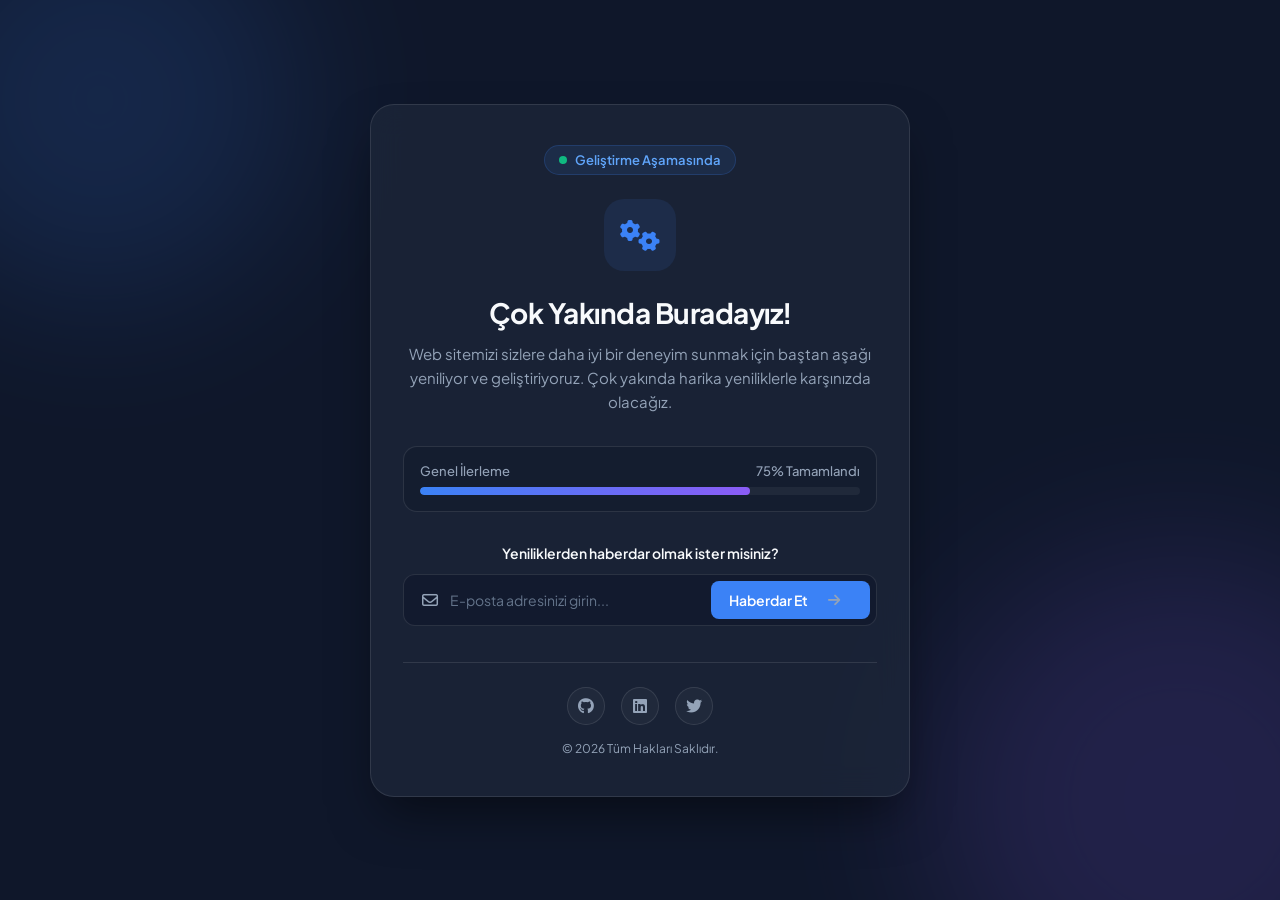
==== commit a0cb6f0f: "Add files via upload" ====
--- a/index.html
+++ b/index.html
@@ -1,52 +1,75 @@
-<!doctype html>
+<!DOCTYPE html>
 <html lang="tr">
 <head>
-  <meta charset="utf-8">
-  <meta name="viewport" content="width=device-width, initial-scale=1">
-  <meta name="theme-color" content="#07111c">
-  <meta name="description" content="HavaTeam yakında yeni yüzüyle yayında. MSFS 2024 livery arşivimiz için hazırlıklarımız sürüyor.">
-  <title>HavaTeam | Bakım Çalışması</title>
-  <link rel="preconnect" href="https://fonts.googleapis.com">
-  <link rel="preconnect" href="https://fonts.gstatic.com" crossorigin>
-  <link href="https://fonts.googleapis.com/css2?family=Barlow+Condensed:wght@500;600;700;800&family=Inter:wght@400;500;600;700&display=swap" rel="stylesheet">
-  <link rel="stylesheet" href="styles.css">
+    <meta charset="UTF-8">
+    <meta name="viewport" content="width=device-width, initial-scale=1.0">
+    <title>Sitemiz Bakımda | Geliştirme Aşamasında</title>
+    <link rel="stylesheet" href="styles.css">
+    <link rel="preconnect" href="https://fonts.googleapis.com">
+    <link rel="preconnect" href="https://fonts.gstatic.com" crossorigin>
+    <link href="https://fonts.googleapis.com/css2?family=Plus+Jakarta+Sans:wght@400;500;600;700;800&display=swap" rel="stylesheet">
+    <link rel="stylesheet" href="https://cdnjs.cloudflare.com/ajax/libs/font-awesome/6.4.0/css/all.min.css">
 </head>
 <body>
-  <div class="ambient ambient-one"></div><div class="ambient ambient-two"></div><div class="grid-overlay"></div>
-  <header class="topbar">
-    <a class="brand" href="#" aria-label="HavaTeam">
-      <img src="https://i.hizliresim.com/vazspbbp.png" alt="HavaTeam Flight Simulation Community" class="brand-logo">
-    </a>
-    <div class="top-meta"><span class="live-dot"></span> SİSTEM HAZIRLANIYOR</div>
-  </header>
-  <main class="hero">
-    <section class="copy">
-      <div class="eyebrow"><span class="eyebrow-line"></span> MSFS 2024 • LIVERY PLATFORM</div>
-      <h1>YENİ BİR<br><span>ROTAYA</span><br>HAZIRLANIYORUZ.</h1>
-      <p class="lead">HavaTeam hangarında hazırlıklar sürüyor. Uçuş simülasyonu tutkunları için yeni livery arşivimizi çok yakında yeniden hizmete açıyoruz.</p>
-      <div class="status-card">
-        <div class="status-icon"><svg viewBox="0 0 24 24" aria-hidden="true"><path d="M12 3 3.8 7.2v5.6c0 4.4 3.5 7.4 8.2 8.2 4.7-.8 8.2-3.8 8.2-8.2V7.2L12 3Z" fill="none" stroke="currentColor" stroke-width="1.5"/><path d="m8.3 12.1 2.4 2.4 5-5.1" fill="none" stroke="currentColor" stroke-width="1.5" stroke-linecap="round" stroke-linejoin="round"/></svg></div>
-        <div><strong>Planlı bakım çalışması</strong><span>Web sitemiz geçici olarak hizmet dışıdır.</span></div>
-        <span class="status-tag">DEVAM EDİYOR</span>
-      </div>
-      <div class="bottom-note"><span class="note-rule"></span><span>GÖKYÜZÜNDE GÖRÜŞMEK ÜZERE</span></div>
-    </section>
-    <section class="visual" aria-label="HavaTeam amblemi ve radar illüstrasyonu">
-      <div class="coordinates coord-top">HTM / 2026 <span>FLIGHT SIMULATION COMMUNITY</span></div>
-      <div class="radar">
-        <div class="radar-ring ring-one"></div><div class="radar-ring ring-two"></div><div class="radar-ring ring-three"></div>
-        <div class="radar-cross cross-h"></div><div class="radar-cross cross-v"></div><div class="radar-sweep"></div>
-        <div class="radar-center"></div>
-        <img class="radar-logo" src="https://i.hizliresim.com/xuw0on5v.png" alt="HavaTeam HTR amblemi">
-        <span class="radar-blip blip-one"></span><span class="radar-blip blip-two"></span><span class="radar-blip blip-three"></span>
-        <div class="radar-label label-a">HDG 090°</div><div class="radar-label label-b">ALT — — —</div>
-      </div>
-      <div class="flight-path"><span class="path-point"></span><span class="path-dash"></span><span class="path-point end"></span></div>
-      <div class="coordinates coord-bottom"><span>HANGAR 01</span><span>HAVATEAM.TR</span></div>
-      <div class="side-code">HAVATEAM • TURKEY</div>
-    </section>
-  </main>
-  <footer class="footer"><span>© <span id="year">2026</span> HAVATEAM</span><span class="footer-center">BU BİR BAKIM EKRANIDIR</span><span>MSFS 2024 LIVERY COMMUNITY</span></footer>
-  <script src="script.js"></script>
+    <div class="background-animation">
+        <div class="circle circle-1"></div>
+        <div class="circle circle-2"></div>
+    </div>
+
+    <main class="maintenance-container">
+        <div class="glass-card">
+            <div class="badge">
+                <span class="pulse-dot"></span>
+                <span>Geliştirme Aşamasında</span>
+            </div>
+
+            <div class="icon-wrapper">
+                <i class="fa-solid fa-gears rotating-gear"></i>
+            </div>
+
+            <h1>Çok Yakında Buradayız!</h1>
+            <p class="description">
+                Web sitemizi sizlere daha iyi bir deneyim sunmak için baştan aşağı yeniliyor ve geliştiriyoruz. Çok yakında harika yeniliklerle karşınızda olacağız.
+            </p>
+
+            <div class="progress-box">
+                <div class="progress-info">
+                    <span>Genel İlerleme</span>
+                    <span id="progress-text">Yükleniyor...</span>
+                </div>
+                <div class="progress-bar">
+                    <div class="progress-fill" id="progress-fill"></div>
+                </div>
+            </div>
+
+            <div class="action-section">
+                <p class="notify-title">Yeniliklerden haberdar olmak ister misiniz?</p>
+                <form id="notify-form" class="notify-form">
+                    <div class="input-group">
+                        <i class="fa-regular fa-envelope"></i>
+                        <input type="email" id="email-input" placeholder="E-posta adresinizi girin..." required>
+                        <button type="submit">
+                            <span>Haberdar Et</span>
+                            <i class="fa-solid fa-arrow-right"></i>
+                        </button>
+                    </div>
+                </form>
+                <div id="success-message" class="success-message hidden">
+                    <i class="fa-solid fa-circle-check"></i> Teşekkürler! Listemize başarıyla eklendiniz.
+                </div>
+            </div>
+
+            <footer class="card-footer">
+                <div class="social-links">
+                    <a href="https://github.com" target="_blank" aria-label="GitHub"><i class="fa-brands fa-github"></i></a>
+                    <a href="https://linkedin.com" target="_blank" aria-label="LinkedIn"><i class="fa-brands fa-linkedin"></i></a>
+                    <a href="https://twitter.com" target="_blank" aria-label="Twitter"><i class="fa-brands fa-twitter"></i></a>
+                </div>
+                <p class="copyright">&copy; 2026 Tüm Hakları Saklıdır.</p>
+            </footer>
+        </div>
+    </main>
+
+    <script src="script.js"></script>
 </body>
-</html>+</html>
--- a/styles.css
+++ b/styles.css
@@ -1,28 +1,349 @@
-*{box-sizing:border-box}:root{color-scheme:dark;--bg:#07111c;--panel:rgba(13,28,43,.78);--line:rgba(139,176,207,.17);--muted:#8296a9;--text:#edf4fa;--accent:#2798cb;--gold:#b78a32;--accent-soft:rgba(39,152,203,.13)}
-html,body{min-height:100%}body{margin:0;min-height:100vh;overflow-x:hidden;background:radial-gradient(ellipse at 76% 47%,#10283b 0%,#091827 34%,var(--bg) 72%);color:var(--text);font-family:Inter,Arial,sans-serif;display:flex;flex-direction:column;position:relative}
-.grid-overlay{position:fixed;inset:0;pointer-events:none;opacity:.19;background-image:linear-gradient(rgba(130,170,200,.07) 1px,transparent 1px),linear-gradient(90deg,rgba(130,170,200,.07) 1px,transparent 1px);background-size:64px 64px;mask-image:linear-gradient(to bottom,black,transparent 92%)}
-.ambient{position:fixed;border-radius:50%;filter:blur(90px);pointer-events:none}.ambient-one{width:360px;height:360px;background:rgba(27,119,160,.12);top:16%;right:9%}.ambient-two{width:260px;height:260px;background:rgba(23,77,116,.12);bottom:4%;left:4%}
-.topbar,.footer{width:min(1240px,calc(100% - 80px));margin-inline:auto;display:flex;align-items:center;justify-content:space-between;position:relative;z-index:2}
-.topbar{height:104px;border-bottom:1px solid var(--line)}.brand{display:flex;align-items:center;text-decoration:none}.brand-logo{display:block;width:250px;height:76px;object-fit:contain;object-position:left center}
-.top-meta{font-size:10px;letter-spacing:2px;color:#a9bdcc;display:flex;align-items:center;gap:10px}.live-dot{width:7px;height:7px;border-radius:50%;background:#e7b86b;box-shadow:0 0 12px rgba(231,184,107,.65)}
-.hero{width:min(1240px,calc(100% - 80px));margin:auto;padding:72px 0 80px;display:grid;grid-template-columns:1.03fr .97fr;align-items:center;gap:38px;position:relative;z-index:1;flex:1}.copy{max-width:590px;padding:15px 0}
-.eyebrow{display:flex;align-items:center;gap:12px;color:#62c4e9;font-size:10px;font-weight:700;letter-spacing:2.6px;margin-bottom:27px}.eyebrow-line{width:30px;height:1px;background:var(--accent)}
-h1{font:800 clamp(58px,7vw,96px)/.88 "Barlow Condensed",Impact,sans-serif;letter-spacing:1px;margin:0 0 28px}h1 span{color:#42b5df}
-.lead{color:#a5b6c5;max-width:485px;font-size:15px;line-height:1.85;margin:0 0 34px}
-.status-card{display:flex;align-items:center;gap:15px;max-width:490px;padding:17px 18px;background:var(--panel);border:1px solid rgba(126,174,204,.2);border-radius:5px;box-shadow:0 18px 50px rgba(0,0,0,.16);backdrop-filter:blur(12px)}
-.status-icon{width:39px;height:39px;display:grid;place-items:center;flex:0 0 auto;background:var(--accent-soft);color:#62c4e9;border-radius:4px}.status-icon svg{width:22px;height:22px}
-.status-card strong,.status-card span{display:block}.status-card strong{font-size:12px;margin-bottom:5px}.status-card div:nth-child(2) span{color:var(--muted);font-size:11px}.status-tag{margin-left:auto;color:#e7b86b;font-size:8px;font-weight:700;letter-spacing:1px;white-space:nowrap}
-.bottom-note{margin-top:49px;display:flex;align-items:center;gap:12px;color:#72899d;font-size:9px;letter-spacing:2.4px}.note-rule{width:34px;height:1px;background:#3b647d}
-.visual{min-height:490px;display:grid;place-items:center;position:relative}.radar{width:min(440px,85vw);aspect-ratio:1;border:1px solid rgba(88,196,232,.15);border-radius:50%;position:relative;display:grid;place-items:center;background:radial-gradient(circle,rgba(29,94,126,.14),rgba(7,17,28,.03) 65%);box-shadow:0 0 90px rgba(31,126,166,.08),inset 0 0 65px rgba(31,126,166,.05)}
-.radar-ring{position:absolute;border:1px solid rgba(112,173,204,.16);border-radius:50%}.ring-one{inset:13%}.ring-two{inset:27%}.ring-three{inset:41%}.radar-cross{position:absolute;background:rgba(112,173,204,.13)}.cross-h{width:100%;height:1px}.cross-v{height:100%;width:1px}
-.radar-sweep{position:absolute;inset:0;border-radius:50%;background:conic-gradient(from 0deg,transparent 0 72%,rgba(88,196,232,.02) 82%,rgba(88,196,232,.2) 99%,transparent 100%);animation:sweep 9s linear infinite}@keyframes sweep{to{transform:rotate(360deg)}}
-.radar-center{width:7px;height:7px;border-radius:50%;background:#62c4e9;box-shadow:0 0 17px #62c4e9;z-index:2}.radar-logo{position:absolute;width:58%;height:58%;object-fit:contain;z-index:1;filter:drop-shadow(0 0 18px rgba(39,152,203,.15))}
-.radar-blip{position:absolute;width:5px;height:5px;border-radius:50%;background:var(--gold);box-shadow:0 0 12px var(--gold);z-index:2}.blip-one{top:22%;right:29%}.blip-two{bottom:27%;left:23%;width:4px;height:4px}.blip-three{top:44%;left:16%;opacity:.6}
-.radar-label{position:absolute;color:#7292a8;font:10px "Barlow Condensed",sans-serif;letter-spacing:1.4px;z-index:2}.label-a{top:18%;left:15%}.label-b{bottom:18%;right:13%}
-.coordinates{position:absolute;display:flex;gap:18px;color:#6f8ba0;font:10px "Barlow Condensed",sans-serif;letter-spacing:1.6px}.coordinates span{color:#a0b4c3}.coord-top{top:8px;left:5px}.coord-bottom{bottom:12px;right:0}
-.flight-path{position:absolute;width:84%;height:55%;border-top:1px dashed rgba(88,196,232,.25);border-radius:50%;transform:rotate(-28deg);pointer-events:none}.path-point{position:absolute;top:-3px;left:10%;width:5px;height:5px;border-radius:50%;background:#62c4e9}.path-point.end{left:auto;right:7%;background:#e7b86b}.path-dash{position:absolute;top:-2px;left:47%;width:4px;height:4px;border-radius:50%;background:#8bd9f1}
-.side-code{position:absolute;right:-8px;top:50%;writing-mode:vertical-rl;color:rgba(126,166,190,.45);font-size:8px;letter-spacing:3px}
-.footer{min-height:66px;border-top:1px solid var(--line);color:#647c90;font-size:8px;letter-spacing:1.5px}.footer-center{color:#8299ab}
-@media(max-width:850px){.topbar,.footer,.hero{width:min(100% - 42px,620px)}.hero{grid-template-columns:1fr;padding:62px 0 45px;gap:10px}.copy{max-width:100%}.visual{min-height:390px}.radar{width:min(360px,78vw)}.side-code{right:0}}
-@media(max-width:520px){.topbar{height:82px}.brand-logo{width:190px;height:64px}.top-meta{font-size:8px;letter-spacing:1px}.hero{padding-top:48px}h1{font-size:clamp(55px,15vw,76px)}.lead{font-size:13px}.status-card{padding:13px;gap:10px}.status-tag{font-size:7px}.visual{min-height:330px}.radar{width:min(300px,78vw)}.coordinates{font-size:8px;gap:9px}.footer{min-height:58px;font-size:7px}.footer-center{display:none}}
-@media(prefers-reduced-motion:reduce){*,*::before,*::after{animation-duration:.01ms!important;animation-iteration-count:1!important;scroll-behavior:auto!important}}+:root {
+    --bg-color: #0f172a;
+    --card-bg: rgba(30, 41, 59, 0.7);
+    --border-color: rgba(255, 255, 255, 0.1);
+    --text-main: #f8fafc;
+    --text-muted: #94a3b8;
+    --primary: #3b82f6;
+    --primary-hover: #2563eb;
+    --accent: #10b981;
+}
+
+* {
+    box-sizing: border-box;
+    margin: 0;
+    padding: 0;
+    font-family: 'Plus Jakarta Sans', sans-serif;
+}
+
+body {
+    background-color: var(--bg-color);
+    color: var(--text-main);
+    min-height: 100vh;
+    display: flex;
+    justify-content: center;
+    align-items: center;
+    overflow-x: hidden;
+    position: relative;
+}
+
+/* Background animated circles */
+.background-animation {
+    position: absolute;
+    width: 100%;
+    height: 100%;
+    overflow: hidden;
+    z-index: 1;
+}
+
+.circle {
+    position: absolute;
+    border-radius: 50%;
+    filter: blur(80px);
+    opacity: 0.15;
+}
+
+.circle-1 {
+    width: 400px;
+    height: 400px;
+    background: var(--primary);
+    top: -100px;
+    left: -100px;
+    animation: float 8s ease-in-out infinite alternate;
+}
+
+.circle-2 {
+    width: 500px;
+    height: 500px;
+    background: #8b5cf6;
+    bottom: -150px;
+    right: -150px;
+    animation: float 10s ease-in-out infinite alternate-reverse;
+}
+
+@keyframes float {
+    0% { transform: translateY(0) scale(1); }
+    100% { transform: translateY(30px) scale(1.05); }
+}
+
+/* Container & Glass Card */
+.maintenance-container {
+    position: relative;
+    z-index: 2;
+    width: 100%;
+    max-width: 580px;
+    padding: 20px;
+}
+
+.glass-card {
+    background: var(--card-bg);
+    backdrop-filter: blur(16px);
+    -webkit-backdrop-filter: blur(16px);
+    border: 1px solid var(--border-color);
+    border-radius: 24px;
+    padding: 40px 32px;
+    box-shadow: 0 25px 50px -12px rgba(0, 0, 0, 0.5);
+    text-align: center;
+}
+
+/* Badge */
+.badge {
+    display: inline-flex;
+    align-items: center;
+    gap: 8px;
+    background: rgba(59, 130, 246, 0.1);
+    border: 1px solid rgba(59, 130, 246, 0.2);
+    padding: 6px 14px;
+    border-radius: 50px;
+    font-size: 13px;
+    font-weight: 600;
+    color: #60a5fa;
+    margin-bottom: 24px;
+}
+
+.pulse-dot {
+    width: 8px;
+    height: 8px;
+    background-color: var(--accent);
+    border-radius: 50%;
+    box-shadow: 0 0 0 0 rgba(16, 185, 129, 0.4);
+    animation: pulse 2s infinite;
+}
+
+@keyframes pulse {
+    0% {
+        transform: scale(0.95);
+        box-shadow: 0 0 0 0 rgba(16, 185, 129, 0.7);
+    }
+    70% {
+        transform: scale(1);
+        box-shadow: 0 0 0 6px rgba(16, 185, 129, 0);
+    }
+    100% {
+        transform: scale(0.95);
+        box-shadow: 0 0 0 0 rgba(16, 185, 129, 0);
+    }
+}
+
+/* Icon */
+.icon-wrapper {
+    width: 72px;
+    height: 72px;
+    background: rgba(59, 130, 246, 0.1);
+    border-radius: 20px;
+    display: flex;
+    align-items: center;
+    justify-content: center;
+    margin: 0 auto 24px auto;
+    font-size: 32px;
+    color: var(--primary);
+}
+
+.rotating-gear {
+    animation: rotate 6s linear infinite;
+}
+
+@keyframes rotate {
+    from { transform: rotate(0deg); }
+    to { transform: rotate(360deg); }
+}
+
+/* Typography */
+h1 {
+    font-size: 28px;
+    font-weight: 700;
+    margin-bottom: 12px;
+    letter-spacing: -0.5px;
+}
+
+.description {
+    font-size: 15px;
+    color: var(--text-muted);
+    line-height: 1.6;
+    margin-bottom: 32px;
+}
+
+/* Progress Bar */
+.progress-box {
+    background: rgba(15, 23, 42, 0.4);
+    border: 1px solid var(--border-color);
+    padding: 16px;
+    border-radius: 14px;
+    margin-bottom: 32px;
+}
+
+.progress-info {
+    display: flex;
+    justify-content: space-between;
+    font-size: 13px;
+    font-weight: 500;
+    margin-bottom: 8px;
+    color: var(--text-muted);
+}
+
+.progress-bar {
+    width: 100%;
+    height: 8px;
+    background: rgba(255, 255, 255, 0.05);
+    border-radius: 4px;
+    overflow: hidden;
+}
+
+.progress-fill {
+    width: 0%;
+    height: 100%;
+    background: linear-gradient(90deg, var(--primary), #8b5cf6);
+    border-radius: 4px;
+    transition: width 1.5s cubic-bezier(0.1, 0.8, 0.3, 1);
+}
+
+/* Form */
+.notify-title {
+    font-size: 14px;
+    font-weight: 600;
+    margin-bottom: 12px;
+}
+
+.input-group {
+    display: flex;
+    align-items: center;
+    background: rgba(15, 23, 42, 0.6);
+    border: 1px solid var(--border-color);
+    border-radius: 12px;
+    padding: 6px;
+    transition: border-color 0.2s;
+}
+
+.input-group:focus-within {
+    border-color: var(--primary);
+}
+
+.input-group i {
+    padding: 0 12px;
+    color: var(--text-muted);
+}
+
+.input-group input {
+    flex: 1;
+    background: transparent;
+    border: none;
+    outline: none;
+    color: var(--text-main);
+    font-size: 14px;
+    padding: 8px 0;
+}
+
+.input-group input::placeholder {
+    color: #64748b;
+}
+
+.input-group button {
+    background: var(--primary);
+    color: white;
+    border: none;
+    padding: 10px 18px;
+    border-radius: 8px;
+    font-weight: 600;
+    font-size: 14px;
+    cursor: pointer;
+    display: flex;
+    align-items: center;
+    gap: 8px;
+    transition: background-color 0.2s, transform 0.1s;
+}
+
+.input-group button:hover {
+    background: var(--primary-hover);
+}
+
+.input-group button:active {
+    transform: scale(0.98);
+}
+
+.success-message {
+    margin-top: 12px;
+    padding: 10px;
+    background: rgba(16, 185, 129, 0.1);
+    border: 1px solid rgba(16, 185, 129, 0.2);
+    color: #34d399;
+    font-size: 13px;
+    border-radius: 8px;
+}
+
+.hidden {
+    display: none;
+}
+
+/* Footer */
+.card-footer {
+    margin-top: 36px;
+    border-top: 1px solid var(--border-color);
+    padding-top: 24px;
+    display: flex;
+    flex-direction: column;
+    align-items: center;
+    gap: 16px;
+}
+
+.social-links {
+    display: flex;
+    gap: 16px;
+}
+
+.social-links a {
+    width: 38px;
+    height: 38px;
+    border-radius: 50%;
+    background: rgba(255, 255, 255, 0.03);
+    border: 1px solid var(--border-color);
+    display: flex;
+    align-items: center;
+    justify-content: center;
+    color: var(--text-muted);
+    text-decoration: none;
+    transition: all 0.2s;
+}
+
+.social-links a:hover {
+    background: rgba(255, 255, 255, 0.08);
+    color: var(--text-main);
+    transform: translateY(-2px);
+}
+
+.copyright {
+    font-size: 12px;
+    color: var(--text-muted);
+}
+
+/* Responsive */
+@media (max-width: 480px) {
+    .glass-card {
+        padding: 30px 20px;
+    }
+    
+    .input-group {
+        flex-direction: column;
+        gap: 8px;
+        background: transparent;
+        border: none;
+        padding: 0;
+    }
+
+    .input-group i {
+        display: none;
+    }
+
+    .input-group input {
+        width: 100%;
+        background: rgba(15, 23, 42, 0.6);
+        border: 1px solid var(--border-color);
+        border-radius: 10px;
+        padding: 12px 16px;
+    }
+
+    .input-group button {
+        width: 100%;
+        justify-content: center;
+        padding: 12px;
+    }
+}
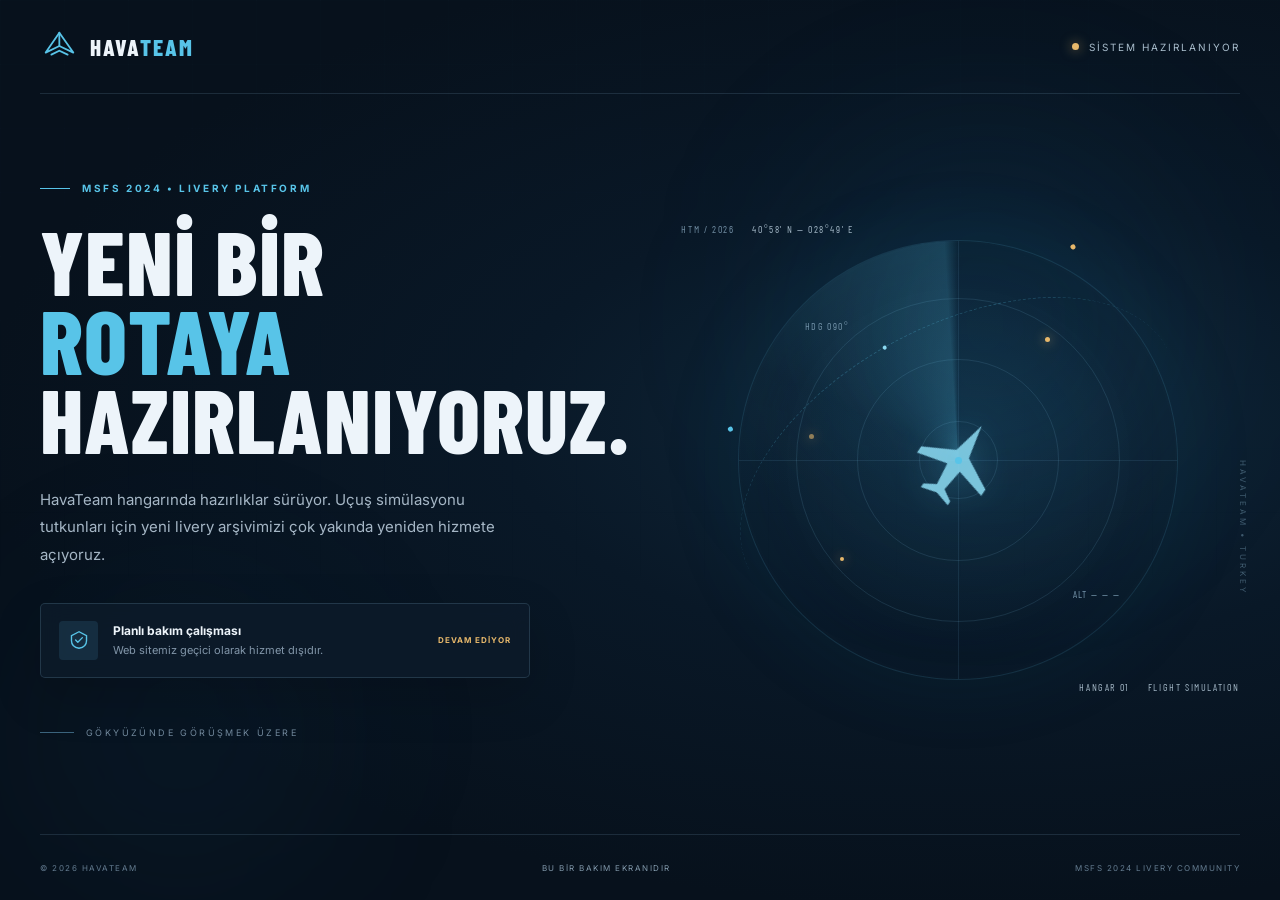
==== commit 81008463: "Add files via upload" ====
--- a/index.html
+++ b/index.html
@@ -1,75 +1,91 @@
-<!DOCTYPE html>
+<!doctype html>
 <html lang="tr">
 <head>
-    <meta charset="UTF-8">
-    <meta name="viewport" content="width=device-width, initial-scale=1.0">
-    <title>Sitemiz Bakımda | Geliştirme Aşamasında</title>
-    <link rel="stylesheet" href="styles.css">
-    <link rel="preconnect" href="https://fonts.googleapis.com">
-    <link rel="preconnect" href="https://fonts.gstatic.com" crossorigin>
-    <link href="https://fonts.googleapis.com/css2?family=Plus+Jakarta+Sans:wght@400;500;600;700;800&display=swap" rel="stylesheet">
-    <link rel="stylesheet" href="https://cdnjs.cloudflare.com/ajax/libs/font-awesome/6.4.0/css/all.min.css">
+  <meta charset="utf-8">
+  <meta name="viewport" content="width=device-width, initial-scale=1">
+  <meta name="theme-color" content="#07111c">
+  <meta name="description" content="HavaTeam yakında yeni yüzüyle yayında. MSFS 2024 livery arşivimiz için hazırlıklarımız sürüyor.">
+  <title>HavaTeam | Bakım Çalışması</title>
+  <link rel="preconnect" href="https://fonts.googleapis.com">
+  <link rel="preconnect" href="https://fonts.gstatic.com" crossorigin>
+  <link href="https://fonts.googleapis.com/css2?family=Barlow+Condensed:wght@500;600;700;800&family=Inter:wght@400;500;600;700&display=swap" rel="stylesheet">
+  <link rel="stylesheet" href="styles.css">
 </head>
 <body>
-    <div class="background-animation">
-        <div class="circle circle-1"></div>
-        <div class="circle circle-2"></div>
-    </div>
+  <div class="ambient ambient-one"></div>
+  <div class="ambient ambient-two"></div>
+  <div class="grid-overlay"></div>
 
-    <main class="maintenance-container">
-        <div class="glass-card">
-            <div class="badge">
-                <span class="pulse-dot"></span>
-                <span>Geliştirme Aşamasında</span>
-            </div>
+  <header class="topbar">
+    <a class="brand" href="#" aria-label="HavaTeam ana sayfa">
+      <span class="brand-mark" aria-hidden="true">
+        <svg viewBox="0 0 48 48" role="img">
+          <path d="M7 31.5 23.8 7l17.2 24.5-17.2-8.1L7 31.5Z" fill="none" stroke="currentColor" stroke-width="2.2" stroke-linejoin="round"/>
+          <path d="m14 34 9.8-4.7 10.2 4.7M23.8 7v16.4" fill="none" stroke="currentColor" stroke-width="2.2" stroke-linecap="round"/>
+        </svg>
+      </span>
+      <span class="brand-name">HAVA<span>TEAM</span></span>
+    </a>
+    <div class="top-meta"><span class="live-dot"></span> SİSTEM HAZIRLANIYOR</div>
+  </header>
 
-            <div class="icon-wrapper">
-                <i class="fa-solid fa-gears rotating-gear"></i>
-            </div>
+  <main class="hero">
+    <section class="copy">
+      <div class="eyebrow"><span class="eyebrow-line"></span> MSFS 2024 • LIVERY PLATFORM</div>
+      <h1>YENİ BİR<br><span>ROTAYA</span><br>HAZIRLANIYORUZ.</h1>
+      <p class="lead">HavaTeam hangarında hazırlıklar sürüyor. Uçuş simülasyonu tutkunları için yeni livery arşivimizi çok yakında yeniden hizmete açıyoruz.</p>
 
-            <h1>Çok Yakında Buradayız!</h1>
-            <p class="description">
-                Web sitemizi sizlere daha iyi bir deneyim sunmak için baştan aşağı yeniliyor ve geliştiriyoruz. Çok yakında harika yeniliklerle karşınızda olacağız.
-            </p>
+      <div class="status-card">
+        <div class="status-icon">
+          <svg viewBox="0 0 24 24" aria-hidden="true"><path d="M12 3 3.8 7.2v5.6c0 4.4 3.5 7.4 8.2 8.2 4.7-.8 8.2-3.8 8.2-8.2V7.2L12 3Z" fill="none" stroke="currentColor" stroke-width="1.5"/><path d="m8.3 12.1 2.4 2.4 5-5.1" fill="none" stroke="currentColor" stroke-width="1.5" stroke-linecap="round" stroke-linejoin="round"/></svg>
+        </div>
+        <div>
+          <strong>Planlı bakım çalışması</strong>
+          <span>Web sitemiz geçici olarak hizmet dışıdır.</span>
+        </div>
+        <span class="status-tag">DEVAM EDİYOR</span>
+      </div>
 
-            <div class="progress-box">
-                <div class="progress-info">
-                    <span>Genel İlerleme</span>
-                    <span id="progress-text">Yükleniyor...</span>
-                </div>
-                <div class="progress-bar">
-                    <div class="progress-fill" id="progress-fill"></div>
-                </div>
-            </div>
+      <div class="bottom-note">
+        <span class="note-rule"></span>
+        <span>GÖKYÜZÜNDE GÖRÜŞMEK ÜZERE</span>
+      </div>
+    </section>
 
-            <div class="action-section">
-                <p class="notify-title">Yeniliklerden haberdar olmak ister misiniz?</p>
-                <form id="notify-form" class="notify-form">
-                    <div class="input-group">
-                        <i class="fa-regular fa-envelope"></i>
-                        <input type="email" id="email-input" placeholder="E-posta adresinizi girin..." required>
-                        <button type="submit">
-                            <span>Haberdar Et</span>
-                            <i class="fa-solid fa-arrow-right"></i>
-                        </button>
-                    </div>
-                </form>
-                <div id="success-message" class="success-message hidden">
-                    <i class="fa-solid fa-circle-check"></i> Teşekkürler! Listemize başarıyla eklendiniz.
-                </div>
-            </div>
+    <section class="visual" aria-label="Havacılık temalı radar illüstrasyonu">
+      <div class="coordinates coord-top">HTM / 2026 <span>40°58' N — 028°49' E</span></div>
+      <div class="radar">
+        <div class="radar-ring ring-one"></div>
+        <div class="radar-ring ring-two"></div>
+        <div class="radar-ring ring-three"></div>
+        <div class="radar-cross cross-h"></div>
+        <div class="radar-cross cross-v"></div>
+        <div class="radar-sweep"></div>
+        <div class="radar-center"></div>
+        <span class="radar-blip blip-one"></span>
+        <span class="radar-blip blip-two"></span>
+        <span class="radar-blip blip-three"></span>
+        <svg class="plane" viewBox="0 0 180 180" aria-hidden="true">
+          <path d="M91 18 104 77 158 106 158 119 104 105 99 145 119 157 119 165 91 157 63 165 63 157 83 145 78 105 24 119 24 106 78 77 91 18Z" fill="currentColor"/>
+        </svg>
+        <div class="radar-label label-a">HDG 090°</div>
+        <div class="radar-label label-b">ALT — — —</div>
+      </div>
+      <div class="flight-path">
+        <span class="path-point"></span>
+        <span class="path-dash"></span>
+        <span class="path-point end"></span>
+      </div>
+      <div class="coordinates coord-bottom"><span>HANGAR 01</span> <span>FLIGHT SIMULATION</span></div>
+      <div class="side-code">HAVATEAM • TURKEY</div>
+    </section>
+  </main>
 
-            <footer class="card-footer">
-                <div class="social-links">
-                    <a href="https://github.com" target="_blank" aria-label="GitHub"><i class="fa-brands fa-github"></i></a>
-                    <a href="https://linkedin.com" target="_blank" aria-label="LinkedIn"><i class="fa-brands fa-linkedin"></i></a>
-                    <a href="https://twitter.com" target="_blank" aria-label="Twitter"><i class="fa-brands fa-twitter"></i></a>
-                </div>
-                <p class="copyright">&copy; 2026 Tüm Hakları Saklıdır.</p>
-            </footer>
-        </div>
-    </main>
-
-    <script src="script.js"></script>
+  <footer class="footer">
+    <span>© <span id="year">2026</span> HAVATEAM</span>
+    <span class="footer-center">BU BİR BAKIM EKRANIDIR</span>
+    <span>MSFS 2024 LIVERY COMMUNITY</span>
+  </footer>
+  <script src="script.js"></script>
 </body>
 </html>
--- a/styles.css
+++ b/styles.css
@@ -1,349 +1,100 @@
+* { box-sizing: border-box; }
 :root {
-    --bg-color: #0f172a;
-    --card-bg: rgba(30, 41, 59, 0.7);
-    --border-color: rgba(255, 255, 255, 0.1);
-    --text-main: #f8fafc;
-    --text-muted: #94a3b8;
-    --primary: #3b82f6;
-    --primary-hover: #2563eb;
-    --accent: #10b981;
+  color-scheme: dark;
+  --bg: #07111c;
+  --panel: rgba(13, 28, 43, .78);
+  --line: rgba(139, 176, 207, .17);
+  --muted: #8296a9;
+  --text: #edf4fa;
+  --accent: #58c4e8;
+  --accent-soft: rgba(88, 196, 232, .12);
 }
-
-* {
-    box-sizing: border-box;
-    margin: 0;
-    padding: 0;
-    font-family: 'Plus Jakarta Sans', sans-serif;
+html, body { min-height: 100%; }
+body {
+  margin: 0; min-height: 100vh; overflow-x: hidden;
+  background: radial-gradient(ellipse at 76% 47%, #10283b 0%, #091827 34%, var(--bg) 72%);
+  color: var(--text); font-family: Inter, Arial, sans-serif;
+  display: flex; flex-direction: column; position: relative;
 }
-
-body {
-    background-color: var(--bg-color);
-    color: var(--text-main);
-    min-height: 100vh;
-    display: flex;
-    justify-content: center;
-    align-items: center;
-    overflow-x: hidden;
-    position: relative;
+.grid-overlay {
+  position: fixed; inset: 0; pointer-events: none; opacity: .19;
+  background-image: linear-gradient(rgba(130,170,200,.07) 1px, transparent 1px), linear-gradient(90deg, rgba(130,170,200,.07) 1px, transparent 1px);
+  background-size: 64px 64px; mask-image: linear-gradient(to bottom, black, transparent 92%);
 }
-
-/* Background animated circles */
-.background-animation {
-    position: absolute;
-    width: 100%;
-    height: 100%;
-    overflow: hidden;
-    z-index: 1;
+.ambient { position: fixed; border-radius: 50%; filter: blur(90px); pointer-events: none; }
+.ambient-one { width: 360px; height: 360px; background: rgba(27,119,160,.12); top: 16%; right: 9%; }
+.ambient-two { width: 260px; height: 260px; background: rgba(23,77,116,.12); bottom: 4%; left: 4%; }
+.topbar, .footer { width: min(1240px, calc(100% - 80px)); margin-inline: auto; display: flex; align-items: center; justify-content: space-between; position: relative; z-index: 2; }
+.topbar { height: 94px; border-bottom: 1px solid var(--line); }
+.brand { display: inline-flex; align-items: center; gap: 11px; color: var(--text); text-decoration: none; }
+.brand-mark { width: 39px; height: 39px; color: var(--accent); display: grid; place-items: center; }
+.brand-mark svg { width: 100%; height: 100%; }
+.brand-name { font: 800 23px "Barlow Condensed", sans-serif; letter-spacing: 2px; }
+.brand-name span { color: var(--accent); }
+.top-meta { font-size: 10px; letter-spacing: 2px; color: #a9bdcc; display: flex; align-items: center; gap: 10px; }
+.live-dot { width: 7px; height: 7px; border-radius: 50%; background: #e7b86b; box-shadow: 0 0 12px rgba(231,184,107,.65); }
+.hero { width: min(1240px, calc(100% - 80px)); margin: auto; padding: 72px 0 80px; display: grid; grid-template-columns: 1.03fr .97fr; align-items: center; gap: 38px; position: relative; z-index: 1; flex: 1; }
+.copy { max-width: 590px; padding: 15px 0; }
+.eyebrow { display: flex; align-items: center; gap: 12px; color: var(--accent); font-size: 10px; font-weight: 700; letter-spacing: 2.6px; margin-bottom: 27px; }
+.eyebrow-line { width: 30px; height: 1px; background: var(--accent); }
+h1 { font: 800 clamp(58px, 7vw, 96px)/.88 "Barlow Condensed", Impact, sans-serif; letter-spacing: 1px; margin: 0 0 28px; }
+h1 span { color: var(--accent); }
+.lead { color: #a5b6c5; max-width: 485px; font-size: 15px; line-height: 1.85; margin: 0 0 34px; }
+.status-card { display: flex; align-items: center; gap: 15px; max-width: 490px; padding: 17px 18px; background: var(--panel); border: 1px solid rgba(126,174,204,.2); border-radius: 5px; box-shadow: 0 18px 50px rgba(0,0,0,.16); backdrop-filter: blur(12px); }
+.status-icon { width: 39px; height: 39px; display: grid; place-items: center; flex: 0 0 auto; background: var(--accent-soft); color: var(--accent); border-radius: 4px; }
+.status-icon svg { width: 22px; height: 22px; }
+.status-card strong, .status-card span { display: block; }
+.status-card strong { font-size: 12px; margin-bottom: 5px; }
+.status-card div:nth-child(2) span { color: var(--muted); font-size: 11px; }
+.status-tag { margin-left: auto; color: #e7b86b; font-size: 8px; font-weight: 700; letter-spacing: 1px; white-space: nowrap; }
+.bottom-note { margin-top: 49px; display: flex; align-items: center; gap: 12px; color: #72899d; font-size: 9px; letter-spacing: 2.4px; }
+.note-rule { width: 34px; height: 1px; background: #3b647d; }
+.visual { min-height: 490px; display: grid; place-items: center; position: relative; }
+.radar { width: min(440px, 85vw); aspect-ratio: 1; border: 1px solid rgba(88,196,232,.15); border-radius: 50%; position: relative; display: grid; place-items: center; background: radial-gradient(circle, rgba(29,94,126,.14), rgba(7,17,28,.03) 65%); box-shadow: 0 0 90px rgba(31,126,166,.08), inset 0 0 65px rgba(31,126,166,.05); }
+.radar-ring { position: absolute; border: 1px solid rgba(112,173,204,.16); border-radius: 50%; }
+.ring-one { inset: 13%; } .ring-two { inset: 27%; } .ring-three { inset: 41%; }
+.radar-cross { position: absolute; background: rgba(112,173,204,.13); }
+.cross-h { width: 100%; height: 1px; } .cross-v { height: 100%; width: 1px; }
+.radar-sweep { position: absolute; inset: 0; border-radius: 50%; background: conic-gradient(from 0deg, transparent 0 72%, rgba(88,196,232,.02) 82%, rgba(88,196,232,.2) 99%, transparent 100%); animation: sweep 9s linear infinite; }
+@keyframes sweep { to { transform: rotate(360deg); } }
+.radar-center { width: 7px; height: 7px; border-radius: 50%; background: var(--accent); box-shadow: 0 0 17px var(--accent); z-index: 1; }
+.plane { position: absolute; width: 104px; height: 104px; color: #8bd9f1; opacity: .88; filter: drop-shadow(0 0 17px rgba(88,196,232,.28)); transform: rotate(34deg); }
+.radar-blip { position: absolute; width: 5px; height: 5px; border-radius: 50%; background: #e7b86b; box-shadow: 0 0 12px #e7b86b; }
+.blip-one { top: 22%; right: 29%; } .blip-two { bottom: 27%; left: 23%; width: 4px; height: 4px; } .blip-three { top: 44%; left: 16%; opacity: .6; }
+.radar-label { position: absolute; color: #7292a8; font: 10px "Barlow Condensed", sans-serif; letter-spacing: 1.4px; }
+.label-a { top: 18%; left: 15%; } .label-b { bottom: 18%; right: 13%; }
+.coordinates { position: absolute; display: flex; gap: 18px; color: #6f8ba0; font: 10px "Barlow Condensed", sans-serif; letter-spacing: 1.6px; }
+.coordinates span { color: #a0b4c3; }
+.coord-top { top: 8px; left: 5px; } .coord-bottom { bottom: 12px; right: 0; }
+.flight-path { position: absolute; width: 84%; height: 55%; border-top: 1px dashed rgba(88,196,232,.25); border-radius: 50%; transform: rotate(-28deg); pointer-events: none; }
+.path-point { position: absolute; top: -3px; left: 10%; width: 5px; height: 5px; border-radius: 50%; background: var(--accent); }
+.path-point.end { left: auto; right: 7%; background: #e7b86b; }
+.path-dash { position: absolute; top: -2px; left: 47%; width: 4px; height: 4px; border-radius: 50%; background: #8bd9f1; }
+.side-code { position: absolute; right: -8px; top: 50%; writing-mode: vertical-rl; color: rgba(126,166,190,.45); font-size: 8px; letter-spacing: 3px; }
+.footer { min-height: 66px; border-top: 1px solid var(--line); color: #647c90; font-size: 8px; letter-spacing: 1.5px; }
+.footer-center { color: #8299ab; }
+@media (max-width: 850px) {
+  .topbar, .footer, .hero { width: min(100% - 42px, 620px); }
+  .hero { grid-template-columns: 1fr; padding: 62px 0 45px; gap: 10px; }
+  .copy { max-width: 100%; }
+  .visual { min-height: 390px; }
+  .radar { width: min(360px, 78vw); }
+  .side-code { right: 0; }
 }
-
-.circle {
-    position: absolute;
-    border-radius: 50%;
-    filter: blur(80px);
-    opacity: 0.15;
+@media (max-width: 520px) {
+  .topbar { height: 76px; }
+  .top-meta { font-size: 8px; letter-spacing: 1px; }
+  .brand-name { font-size: 20px; }
+  .hero { padding-top: 48px; }
+  h1 { font-size: clamp(55px, 15vw, 76px); }
+  .lead { font-size: 13px; }
+  .status-card { padding: 13px; gap: 10px; }
+  .status-tag { font-size: 7px; }
+  .visual { min-height: 330px; }
+  .radar { width: min(300px, 78vw); }
+  .plane { width: 78px; height: 78px; }
+  .coordinates { font-size: 8px; gap: 9px; }
+  .footer { min-height: 58px; font-size: 7px; }
+  .footer-center { display: none; }
 }
-
-.circle-1 {
-    width: 400px;
-    height: 400px;
-    background: var(--primary);
-    top: -100px;
-    left: -100px;
-    animation: float 8s ease-in-out infinite alternate;
-}
-
-.circle-2 {
-    width: 500px;
-    height: 500px;
-    background: #8b5cf6;
-    bottom: -150px;
-    right: -150px;
-    animation: float 10s ease-in-out infinite alternate-reverse;
-}
-
-@keyframes float {
-    0% { transform: translateY(0) scale(1); }
-    100% { transform: translateY(30px) scale(1.05); }
-}
-
-/* Container & Glass Card */
-.maintenance-container {
-    position: relative;
-    z-index: 2;
-    width: 100%;
-    max-width: 580px;
-    padding: 20px;
-}
-
-.glass-card {
-    background: var(--card-bg);
-    backdrop-filter: blur(16px);
-    -webkit-backdrop-filter: blur(16px);
-    border: 1px solid var(--border-color);
-    border-radius: 24px;
-    padding: 40px 32px;
-    box-shadow: 0 25px 50px -12px rgba(0, 0, 0, 0.5);
-    text-align: center;
-}
-
-/* Badge */
-.badge {
-    display: inline-flex;
-    align-items: center;
-    gap: 8px;
-    background: rgba(59, 130, 246, 0.1);
-    border: 1px solid rgba(59, 130, 246, 0.2);
-    padding: 6px 14px;
-    border-radius: 50px;
-    font-size: 13px;
-    font-weight: 600;
-    color: #60a5fa;
-    margin-bottom: 24px;
-}
-
-.pulse-dot {
-    width: 8px;
-    height: 8px;
-    background-color: var(--accent);
-    border-radius: 50%;
-    box-shadow: 0 0 0 0 rgba(16, 185, 129, 0.4);
-    animation: pulse 2s infinite;
-}
-
-@keyframes pulse {
-    0% {
-        transform: scale(0.95);
-        box-shadow: 0 0 0 0 rgba(16, 185, 129, 0.7);
-    }
-    70% {
-        transform: scale(1);
-        box-shadow: 0 0 0 6px rgba(16, 185, 129, 0);
-    }
-    100% {
-        transform: scale(0.95);
-        box-shadow: 0 0 0 0 rgba(16, 185, 129, 0);
-    }
-}
-
-/* Icon */
-.icon-wrapper {
-    width: 72px;
-    height: 72px;
-    background: rgba(59, 130, 246, 0.1);
-    border-radius: 20px;
-    display: flex;
-    align-items: center;
-    justify-content: center;
-    margin: 0 auto 24px auto;
-    font-size: 32px;
-    color: var(--primary);
-}
-
-.rotating-gear {
-    animation: rotate 6s linear infinite;
-}
-
-@keyframes rotate {
-    from { transform: rotate(0deg); }
-    to { transform: rotate(360deg); }
-}
-
-/* Typography */
-h1 {
-    font-size: 28px;
-    font-weight: 700;
-    margin-bottom: 12px;
-    letter-spacing: -0.5px;
-}
-
-.description {
-    font-size: 15px;
-    color: var(--text-muted);
-    line-height: 1.6;
-    margin-bottom: 32px;
-}
-
-/* Progress Bar */
-.progress-box {
-    background: rgba(15, 23, 42, 0.4);
-    border: 1px solid var(--border-color);
-    padding: 16px;
-    border-radius: 14px;
-    margin-bottom: 32px;
-}
-
-.progress-info {
-    display: flex;
-    justify-content: space-between;
-    font-size: 13px;
-    font-weight: 500;
-    margin-bottom: 8px;
-    color: var(--text-muted);
-}
-
-.progress-bar {
-    width: 100%;
-    height: 8px;
-    background: rgba(255, 255, 255, 0.05);
-    border-radius: 4px;
-    overflow: hidden;
-}
-
-.progress-fill {
-    width: 0%;
-    height: 100%;
-    background: linear-gradient(90deg, var(--primary), #8b5cf6);
-    border-radius: 4px;
-    transition: width 1.5s cubic-bezier(0.1, 0.8, 0.3, 1);
-}
-
-/* Form */
-.notify-title {
-    font-size: 14px;
-    font-weight: 600;
-    margin-bottom: 12px;
-}
-
-.input-group {
-    display: flex;
-    align-items: center;
-    background: rgba(15, 23, 42, 0.6);
-    border: 1px solid var(--border-color);
-    border-radius: 12px;
-    padding: 6px;
-    transition: border-color 0.2s;
-}
-
-.input-group:focus-within {
-    border-color: var(--primary);
-}
-
-.input-group i {
-    padding: 0 12px;
-    color: var(--text-muted);
-}
-
-.input-group input {
-    flex: 1;
-    background: transparent;
-    border: none;
-    outline: none;
-    color: var(--text-main);
-    font-size: 14px;
-    padding: 8px 0;
-}
-
-.input-group input::placeholder {
-    color: #64748b;
-}
-
-.input-group button {
-    background: var(--primary);
-    color: white;
-    border: none;
-    padding: 10px 18px;
-    border-radius: 8px;
-    font-weight: 600;
-    font-size: 14px;
-    cursor: pointer;
-    display: flex;
-    align-items: center;
-    gap: 8px;
-    transition: background-color 0.2s, transform 0.1s;
-}
-
-.input-group button:hover {
-    background: var(--primary-hover);
-}
-
-.input-group button:active {
-    transform: scale(0.98);
-}
-
-.success-message {
-    margin-top: 12px;
-    padding: 10px;
-    background: rgba(16, 185, 129, 0.1);
-    border: 1px solid rgba(16, 185, 129, 0.2);
-    color: #34d399;
-    font-size: 13px;
-    border-radius: 8px;
-}
-
-.hidden {
-    display: none;
-}
-
-/* Footer */
-.card-footer {
-    margin-top: 36px;
-    border-top: 1px solid var(--border-color);
-    padding-top: 24px;
-    display: flex;
-    flex-direction: column;
-    align-items: center;
-    gap: 16px;
-}
-
-.social-links {
-    display: flex;
-    gap: 16px;
-}
-
-.social-links a {
-    width: 38px;
-    height: 38px;
-    border-radius: 50%;
-    background: rgba(255, 255, 255, 0.03);
-    border: 1px solid var(--border-color);
-    display: flex;
-    align-items: center;
-    justify-content: center;
-    color: var(--text-muted);
-    text-decoration: none;
-    transition: all 0.2s;
-}
-
-.social-links a:hover {
-    background: rgba(255, 255, 255, 0.08);
-    color: var(--text-main);
-    transform: translateY(-2px);
-}
-
-.copyright {
-    font-size: 12px;
-    color: var(--text-muted);
-}
-
-/* Responsive */
-@media (max-width: 480px) {
-    .glass-card {
-        padding: 30px 20px;
-    }
-    
-    .input-group {
-        flex-direction: column;
-        gap: 8px;
-        background: transparent;
-        border: none;
-        padding: 0;
-    }
-
-    .input-group i {
-        display: none;
-    }
-
-    .input-group input {
-        width: 100%;
-        background: rgba(15, 23, 42, 0.6);
-        border: 1px solid var(--border-color);
-        border-radius: 10px;
-        padding: 12px 16px;
-    }
-
-    .input-group button {
-        width: 100%;
-        justify-content: center;
-        padding: 12px;
-    }
-}
+@media (prefers-reduced-motion: reduce) { *, *::before, *::after { animation-duration: .01ms !important; animation-iteration-count: 1 !important; scroll-behavior: auto !important; } }
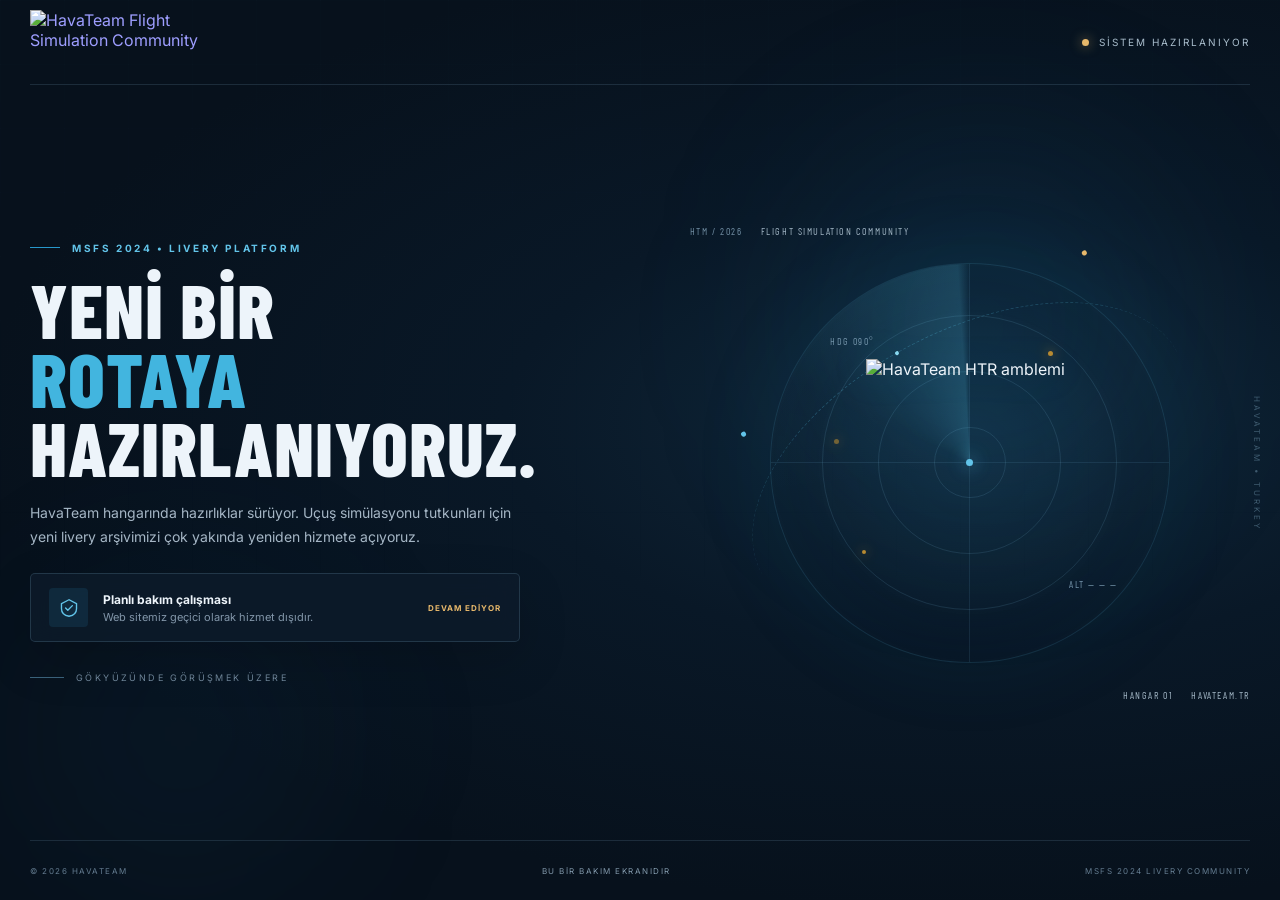
==== commit a43a2dc4: "Add files via upload" ====
--- a/index.html
+++ b/index.html
@@ -15,16 +15,10 @@
   <div class="ambient ambient-one"></div>
   <div class="ambient ambient-two"></div>
   <div class="grid-overlay"></div>
-
+  
   <header class="topbar">
-    <a class="brand" href="#" aria-label="HavaTeam ana sayfa">
-      <span class="brand-mark" aria-hidden="true">
-        <svg viewBox="0 0 48 48" role="img">
-          <path d="M7 31.5 23.8 7l17.2 24.5-17.2-8.1L7 31.5Z" fill="none" stroke="currentColor" stroke-width="2.2" stroke-linejoin="round"/>
-          <path d="m14 34 9.8-4.7 10.2 4.7M23.8 7v16.4" fill="none" stroke="currentColor" stroke-width="2.2" stroke-linecap="round"/>
-        </svg>
-      </span>
-      <span class="brand-name">HAVA<span>TEAM</span></span>
+    <a class="brand" href="#" aria-label="HavaTeam">
+      <img src="https://i.hizliresim.com/vazspbbp.png" alt="HavaTeam Flight Simulation Community" class="brand-logo">
     </a>
     <div class="top-meta"><span class="live-dot"></span> SİSTEM HAZIRLANIYOR</div>
   </header>
@@ -34,7 +28,7 @@
       <div class="eyebrow"><span class="eyebrow-line"></span> MSFS 2024 • LIVERY PLATFORM</div>
       <h1>YENİ BİR<br><span>ROTAYA</span><br>HAZIRLANIYORUZ.</h1>
       <p class="lead">HavaTeam hangarında hazırlıklar sürüyor. Uçuş simülasyonu tutkunları için yeni livery arşivimizi çok yakında yeniden hizmete açıyoruz.</p>
-
+      
       <div class="status-card">
         <div class="status-icon">
           <svg viewBox="0 0 24 24" aria-hidden="true"><path d="M12 3 3.8 7.2v5.6c0 4.4 3.5 7.4 8.2 8.2 4.7-.8 8.2-3.8 8.2-8.2V7.2L12 3Z" fill="none" stroke="currentColor" stroke-width="1.5"/><path d="m8.3 12.1 2.4 2.4 5-5.1" fill="none" stroke="currentColor" stroke-width="1.5" stroke-linecap="round" stroke-linejoin="round"/></svg>
@@ -46,14 +40,11 @@
         <span class="status-tag">DEVAM EDİYOR</span>
       </div>
 
-      <div class="bottom-note">
-        <span class="note-rule"></span>
-        <span>GÖKYÜZÜNDE GÖRÜŞMEK ÜZERE</span>
-      </div>
+      <div class="bottom-note"><span class="note-rule"></span><span>GÖKYÜZÜNDE GÖRÜŞMEK ÜZERE</span></div>
     </section>
 
-    <section class="visual" aria-label="Havacılık temalı radar illüstrasyonu">
-      <div class="coordinates coord-top">HTM / 2026 <span>40°58' N — 028°49' E</span></div>
+    <section class="visual" aria-label="HavaTeam amblemi ve radar illüstrasyonu">
+      <div class="coordinates coord-top">HTM / 2026 <span>FLIGHT SIMULATION COMMUNITY</span></div>
       <div class="radar">
         <div class="radar-ring ring-one"></div>
         <div class="radar-ring ring-two"></div>
@@ -62,21 +53,15 @@
         <div class="radar-cross cross-v"></div>
         <div class="radar-sweep"></div>
         <div class="radar-center"></div>
+        <img class="radar-logo" src="https://i.hizliresim.com/xuw0on5v.png" alt="HavaTeam HTR amblemi">
         <span class="radar-blip blip-one"></span>
         <span class="radar-blip blip-two"></span>
         <span class="radar-blip blip-three"></span>
-        <svg class="plane" viewBox="0 0 180 180" aria-hidden="true">
-          <path d="M91 18 104 77 158 106 158 119 104 105 99 145 119 157 119 165 91 157 63 165 63 157 83 145 78 105 24 119 24 106 78 77 91 18Z" fill="currentColor"/>
-        </svg>
         <div class="radar-label label-a">HDG 090°</div>
         <div class="radar-label label-b">ALT — — —</div>
       </div>
-      <div class="flight-path">
-        <span class="path-point"></span>
-        <span class="path-dash"></span>
-        <span class="path-point end"></span>
-      </div>
-      <div class="coordinates coord-bottom"><span>HANGAR 01</span> <span>FLIGHT SIMULATION</span></div>
+      <div class="flight-path"><span class="path-point"></span><span class="path-dash"></span><span class="path-point end"></span></div>
+      <div class="coordinates coord-bottom"><span>HANGAR 01</span><span>HAVATEAM.TR</span></div>
       <div class="side-code">HAVATEAM • TURKEY</div>
     </section>
   </main>
@@ -86,6 +71,7 @@
     <span class="footer-center">BU BİR BAKIM EKRANIDIR</span>
     <span>MSFS 2024 LIVERY COMMUNITY</span>
   </footer>
+
   <script src="script.js"></script>
 </body>
-</html>
+</html>
--- a/styles.css
+++ b/styles.css
@@ -1,100 +1,408 @@
-* { box-sizing: border-box; }
+*, *::before, *::after { box-sizing: border-box; }
+
 :root {
   color-scheme: dark;
   --bg: #07111c;
-  --panel: rgba(13, 28, 43, .78);
-  --line: rgba(139, 176, 207, .17);
+  --panel: rgba(13, 28, 43, 0.78);
+  --line: rgba(139, 176, 207, 0.17);
   --muted: #8296a9;
   --text: #edf4fa;
-  --accent: #58c4e8;
-  --accent-soft: rgba(88, 196, 232, .12);
-}
-html, body { min-height: 100%; }
+  --accent: #2798cb;
+  --gold: #b78a32;
+  --accent-soft: rgba(39, 152, 203, 0.13);
+}
+
+html, body {
+  width: 100%;
+  height: 100%;
+  margin: 0;
+  padding: 0;
+  background: radial-gradient(ellipse at 76% 47%, #10283b 0%, #091827 34%, var(--bg) 72%);
+  color: var(--text);
+  font-family: Inter, Arial, sans-serif;
+  overflow-x: hidden;
+}
+
 body {
-  margin: 0; min-height: 100vh; overflow-x: hidden;
-  background: radial-gradient(ellipse at 76% 47%, #10283b 0%, #091827 34%, var(--bg) 72%);
-  color: var(--text); font-family: Inter, Arial, sans-serif;
-  display: flex; flex-direction: column; position: relative;
-}
+  display: flex;
+  flex-direction: column;
+  min-height: 100vh;
+  position: relative;
+}
+
 .grid-overlay {
-  position: fixed; inset: 0; pointer-events: none; opacity: .19;
-  background-image: linear-gradient(rgba(130,170,200,.07) 1px, transparent 1px), linear-gradient(90deg, rgba(130,170,200,.07) 1px, transparent 1px);
-  background-size: 64px 64px; mask-image: linear-gradient(to bottom, black, transparent 92%);
-}
-.ambient { position: fixed; border-radius: 50%; filter: blur(90px); pointer-events: none; }
-.ambient-one { width: 360px; height: 360px; background: rgba(27,119,160,.12); top: 16%; right: 9%; }
-.ambient-two { width: 260px; height: 260px; background: rgba(23,77,116,.12); bottom: 4%; left: 4%; }
-.topbar, .footer { width: min(1240px, calc(100% - 80px)); margin-inline: auto; display: flex; align-items: center; justify-content: space-between; position: relative; z-index: 2; }
-.topbar { height: 94px; border-bottom: 1px solid var(--line); }
-.brand { display: inline-flex; align-items: center; gap: 11px; color: var(--text); text-decoration: none; }
-.brand-mark { width: 39px; height: 39px; color: var(--accent); display: grid; place-items: center; }
-.brand-mark svg { width: 100%; height: 100%; }
-.brand-name { font: 800 23px "Barlow Condensed", sans-serif; letter-spacing: 2px; }
-.brand-name span { color: var(--accent); }
-.top-meta { font-size: 10px; letter-spacing: 2px; color: #a9bdcc; display: flex; align-items: center; gap: 10px; }
-.live-dot { width: 7px; height: 7px; border-radius: 50%; background: #e7b86b; box-shadow: 0 0 12px rgba(231,184,107,.65); }
-.hero { width: min(1240px, calc(100% - 80px)); margin: auto; padding: 72px 0 80px; display: grid; grid-template-columns: 1.03fr .97fr; align-items: center; gap: 38px; position: relative; z-index: 1; flex: 1; }
-.copy { max-width: 590px; padding: 15px 0; }
-.eyebrow { display: flex; align-items: center; gap: 12px; color: var(--accent); font-size: 10px; font-weight: 700; letter-spacing: 2.6px; margin-bottom: 27px; }
-.eyebrow-line { width: 30px; height: 1px; background: var(--accent); }
-h1 { font: 800 clamp(58px, 7vw, 96px)/.88 "Barlow Condensed", Impact, sans-serif; letter-spacing: 1px; margin: 0 0 28px; }
-h1 span { color: var(--accent); }
-.lead { color: #a5b6c5; max-width: 485px; font-size: 15px; line-height: 1.85; margin: 0 0 34px; }
-.status-card { display: flex; align-items: center; gap: 15px; max-width: 490px; padding: 17px 18px; background: var(--panel); border: 1px solid rgba(126,174,204,.2); border-radius: 5px; box-shadow: 0 18px 50px rgba(0,0,0,.16); backdrop-filter: blur(12px); }
-.status-icon { width: 39px; height: 39px; display: grid; place-items: center; flex: 0 0 auto; background: var(--accent-soft); color: var(--accent); border-radius: 4px; }
-.status-icon svg { width: 22px; height: 22px; }
-.status-card strong, .status-card span { display: block; }
-.status-card strong { font-size: 12px; margin-bottom: 5px; }
-.status-card div:nth-child(2) span { color: var(--muted); font-size: 11px; }
-.status-tag { margin-left: auto; color: #e7b86b; font-size: 8px; font-weight: 700; letter-spacing: 1px; white-space: nowrap; }
-.bottom-note { margin-top: 49px; display: flex; align-items: center; gap: 12px; color: #72899d; font-size: 9px; letter-spacing: 2.4px; }
-.note-rule { width: 34px; height: 1px; background: #3b647d; }
-.visual { min-height: 490px; display: grid; place-items: center; position: relative; }
-.radar { width: min(440px, 85vw); aspect-ratio: 1; border: 1px solid rgba(88,196,232,.15); border-radius: 50%; position: relative; display: grid; place-items: center; background: radial-gradient(circle, rgba(29,94,126,.14), rgba(7,17,28,.03) 65%); box-shadow: 0 0 90px rgba(31,126,166,.08), inset 0 0 65px rgba(31,126,166,.05); }
-.radar-ring { position: absolute; border: 1px solid rgba(112,173,204,.16); border-radius: 50%; }
-.ring-one { inset: 13%; } .ring-two { inset: 27%; } .ring-three { inset: 41%; }
-.radar-cross { position: absolute; background: rgba(112,173,204,.13); }
-.cross-h { width: 100%; height: 1px; } .cross-v { height: 100%; width: 1px; }
-.radar-sweep { position: absolute; inset: 0; border-radius: 50%; background: conic-gradient(from 0deg, transparent 0 72%, rgba(88,196,232,.02) 82%, rgba(88,196,232,.2) 99%, transparent 100%); animation: sweep 9s linear infinite; }
-@keyframes sweep { to { transform: rotate(360deg); } }
-.radar-center { width: 7px; height: 7px; border-radius: 50%; background: var(--accent); box-shadow: 0 0 17px var(--accent); z-index: 1; }
-.plane { position: absolute; width: 104px; height: 104px; color: #8bd9f1; opacity: .88; filter: drop-shadow(0 0 17px rgba(88,196,232,.28)); transform: rotate(34deg); }
-.radar-blip { position: absolute; width: 5px; height: 5px; border-radius: 50%; background: #e7b86b; box-shadow: 0 0 12px #e7b86b; }
-.blip-one { top: 22%; right: 29%; } .blip-two { bottom: 27%; left: 23%; width: 4px; height: 4px; } .blip-three { top: 44%; left: 16%; opacity: .6; }
-.radar-label { position: absolute; color: #7292a8; font: 10px "Barlow Condensed", sans-serif; letter-spacing: 1.4px; }
-.label-a { top: 18%; left: 15%; } .label-b { bottom: 18%; right: 13%; }
-.coordinates { position: absolute; display: flex; gap: 18px; color: #6f8ba0; font: 10px "Barlow Condensed", sans-serif; letter-spacing: 1.6px; }
+  position: fixed;
+  inset: 0;
+  pointer-events: none;
+  opacity: 0.19;
+  background-image: linear-gradient(rgba(130, 170, 200, 0.07) 1px, transparent 1px), linear-gradient(90deg, rgba(130, 170, 200, 0.07) 1px, transparent 1px);
+  background-size: 64px 64px;
+  mask-image: linear-gradient(to bottom, black, transparent 92%);
+}
+
+.ambient {
+  position: fixed;
+  border-radius: 50%;
+  filter: blur(90px);
+  pointer-events: none;
+}
+.ambient-one { width: 360px; height: 360px; background: rgba(27, 119, 160, 0.12); top: 16%; right: 9%; }
+.ambient-two { width: 260px; height: 260px; background: rgba(23, 77, 116, 0.12); bottom: 4%; left: 4%; }
+
+.topbar, .footer {
+  width: min(1240px, calc(100% - 60px));
+  margin-inline: auto;
+  display: flex;
+  align-items: center;
+  justify-content: space-between;
+  position: relative;
+  z-index: 2;
+  flex-shrink: 0;
+}
+
+.topbar {
+  height: 85px;
+  border-bottom: 1px solid var(--line);
+}
+
+.brand {
+  display: flex;
+  align-items: center;
+  text-decoration: none;
+}
+
+.brand-logo {
+  display: block;
+  width: 220px;
+  height: 65px;
+  object-fit: contain;
+  object-position: left center;
+}
+
+.top-meta {
+  font-size: 10px;
+  letter-spacing: 2px;
+  color: #a9bdcc;
+  display: flex;
+  align-items: center;
+  gap: 10px;
+}
+
+.live-dot {
+  width: 7px;
+  height: 7px;
+  border-radius: 50%;
+  background: #e7b86b;
+  box-shadow: 0 0 12px rgba(231, 184, 107, 0.65);
+}
+
+.hero {
+  width: min(1240px, calc(100% - 60px));
+  margin: auto;
+  padding: 30px 0;
+  display: grid;
+  grid-template-columns: 1.05fr 0.95fr;
+  align-items: center;
+  gap: 40px;
+  position: relative;
+  z-index: 1;
+  flex: 1;
+}
+
+.copy {
+  max-width: 590px;
+}
+
+.eyebrow {
+  display: flex;
+  align-items: center;
+  gap: 12px;
+  color: #62c4e9;
+  font-size: 10px;
+  font-weight: 700;
+  letter-spacing: 2.6px;
+  margin-bottom: 20px;
+}
+
+.eyebrow-line {
+  width: 30px;
+  height: 1px;
+  background: var(--accent);
+}
+
+h1 {
+  font: 800 clamp(48px, 6vw, 84px) / 0.9 "Barlow Condensed", Impact, sans-serif;
+  letter-spacing: 1px;
+  margin: 0 0 20px;
+}
+
+h1 span {
+  color: #42b5df;
+}
+
+.lead {
+  color: #a5b6c5;
+  max-width: 485px;
+  font-size: 14px;
+  line-height: 1.7;
+  margin: 0 0 25px;
+}
+
+.status-card {
+  display: flex;
+  align-items: center;
+  gap: 15px;
+  max-width: 490px;
+  padding: 14px 18px;
+  background: var(--panel);
+  border: 1px solid rgba(126, 174, 204, 0.2);
+  border-radius: 5px;
+  box-shadow: 0 18px 50px rgba(0, 0, 0, 0.16);
+  backdrop-filter: blur(12px);
+}
+
+.status-icon {
+  width: 39px;
+  height: 39px;
+  display: grid;
+  place-items: center;
+  flex: 0 0 auto;
+  background: var(--accent-soft);
+  color: #62c4e9;
+  border-radius: 4px;
+}
+
+.status-icon svg {
+  width: 22px;
+  height: 22px;
+}
+
+.status-card strong, .status-card span {
+  display: block;
+}
+
+.status-card strong {
+  font-size: 12px;
+  margin-bottom: 3px;
+}
+
+.status-card div:nth-child(2) span {
+  color: var(--muted);
+  font-size: 11px;
+}
+
+.status-tag {
+  margin-left: auto;
+  color: #e7b86b;
+  font-size: 8px;
+  font-weight: 700;
+  letter-spacing: 1px;
+  white-space: nowrap;
+}
+
+.bottom-note {
+  margin-top: 30px;
+  display: flex;
+  align-items: center;
+  gap: 12px;
+  color: #72899d;
+  font-size: 9px;
+  letter-spacing: 2.4px;
+}
+
+.note-rule {
+  width: 34px;
+  height: 1px;
+  background: #3b647d;
+}
+
+.visual {
+  width: 100%;
+  aspect-ratio: 1;
+  max-height: 480px;
+  display: grid;
+  place-items: center;
+  position: relative;
+  margin: 0 auto;
+}
+
+.radar {
+  width: min(400px, 100%);
+  aspect-ratio: 1;
+  border: 1px solid rgba(88, 196, 232, 0.15);
+  border-radius: 50%;
+  position: relative;
+  display: grid;
+  place-items: center;
+  background: radial-gradient(circle, rgba(29, 94, 126, 0.14), rgba(7, 17, 28, 0.03) 65%);
+  box-shadow: 0 0 90px rgba(31, 126, 166, 0.08), inset 0 0 65px rgba(31, 126, 166, 0.05);
+}
+
+.radar-ring {
+  position: absolute;
+  border: 1px solid rgba(112, 173, 204, 0.16);
+  border-radius: 50%;
+}
+.ring-one { inset: 13%; }
+.ring-two { inset: 27%; }
+.ring-three { inset: 41%; }
+
+.radar-cross {
+  position: absolute;
+  background: rgba(112, 173, 204, 0.13);
+}
+.cross-h { width: 100%; height: 1px; }
+.cross-v { height: 100%; width: 1px; }
+
+.radar-sweep {
+  position: absolute;
+  inset: 0;
+  border-radius: 50%;
+  background: conic-gradient(from 0deg, transparent 0 72%, rgba(88, 196, 232, 0.02) 82%, rgba(88, 196, 232, 0.2) 99%, transparent 100%);
+  animation: sweep 9s linear infinite;
+}
+
+@keyframes sweep {
+  to { transform: rotate(360deg); }
+}
+
+.radar-center {
+  width: 7px;
+  height: 7px;
+  border-radius: 50%;
+  background: #62c4e9;
+  box-shadow: 0 0 17px #62c4e9;
+  z-index: 2;
+}
+
+.radar-logo {
+  position: absolute;
+  width: 52%;
+  height: 52%;
+  object-fit: contain;
+  z-index: 1;
+  filter: drop-shadow(0 0 18px rgba(39, 152, 203, 0.15));
+}
+
+.radar-blip {
+  position: absolute;
+  width: 5px;
+  height: 5px;
+  border-radius: 50%;
+  background: var(--gold);
+  box-shadow: 0 0 12px var(--gold);
+  z-index: 2;
+}
+.blip-one { top: 22%; right: 29%; }
+.blip-two { bottom: 27%; left: 23%; width: 4px; height: 4px; }
+.blip-three { top: 44%; left: 16%; opacity: 0.6; }
+
+.radar-label {
+  position: absolute;
+  color: #7292a8;
+  font: 10px "Barlow Condensed", sans-serif;
+  letter-spacing: 1.4px;
+  z-index: 2;
+}
+.label-a { top: 18%; left: 15%; }
+.label-b { bottom: 18%; right: 13%; }
+
+.coordinates {
+  position: absolute;
+  display: flex;
+  gap: 18px;
+  color: #6f8ba0;
+  font: 10px "Barlow Condensed", sans-serif;
+  letter-spacing: 1.6px;
+}
 .coordinates span { color: #a0b4c3; }
-.coord-top { top: 8px; left: 5px; } .coord-bottom { bottom: 12px; right: 0; }
-.flight-path { position: absolute; width: 84%; height: 55%; border-top: 1px dashed rgba(88,196,232,.25); border-radius: 50%; transform: rotate(-28deg); pointer-events: none; }
-.path-point { position: absolute; top: -3px; left: 10%; width: 5px; height: 5px; border-radius: 50%; background: var(--accent); }
+.coord-top { top: 2px; left: 0; }
+.coord-bottom { bottom: 2px; right: 0; }
+
+.flight-path {
+  position: absolute;
+  width: 84%;
+  height: 55%;
+  border-top: 1px dashed rgba(88, 196, 232, 0.25);
+  border-radius: 50%;
+  transform: rotate(-28deg);
+  pointer-events: none;
+}
+.path-point {
+  position: absolute;
+  top: -3px;
+  left: 10%;
+  width: 5px;
+  height: 5px;
+  border-radius: 50%;
+  background: #62c4e9;
+}
 .path-point.end { left: auto; right: 7%; background: #e7b86b; }
-.path-dash { position: absolute; top: -2px; left: 47%; width: 4px; height: 4px; border-radius: 50%; background: #8bd9f1; }
-.side-code { position: absolute; right: -8px; top: 50%; writing-mode: vertical-rl; color: rgba(126,166,190,.45); font-size: 8px; letter-spacing: 3px; }
-.footer { min-height: 66px; border-top: 1px solid var(--line); color: #647c90; font-size: 8px; letter-spacing: 1.5px; }
+.path-dash {
+  position: absolute;
+  top: -2px;
+  left: 47%;
+  width: 4px;
+  height: 4px;
+  border-radius: 50%;
+  background: #8bd9f1;
+}
+
+.side-code {
+  position: absolute;
+  right: -12px;
+  top: 50%;
+  transform: translateY(-50%);
+  writing-mode: vertical-rl;
+  color: rgba(126, 166, 190, 0.45);
+  font-size: 8px;
+  letter-spacing: 3px;
+}
+
+.footer {
+  height: 60px;
+  border-top: 1px solid var(--line);
+  color: #647c90;
+  font-size: 8px;
+  letter-spacing: 1.5px;
+}
 .footer-center { color: #8299ab; }
-@media (max-width: 850px) {
-  .topbar, .footer, .hero { width: min(100% - 42px, 620px); }
-  .hero { grid-template-columns: 1fr; padding: 62px 0 45px; gap: 10px; }
-  .copy { max-width: 100%; }
-  .visual { min-height: 390px; }
-  .radar { width: min(360px, 78vw); }
-  .side-code { right: 0; }
-}
+
+@media (max-width: 950px) {
+  body {
+    height: auto;
+    overflow-y: auto;
+  }
+  .hero {
+    grid-template-columns: 1fr;
+    padding: 40px 0;
+    gap: 30px;
+  }
+  .visual {
+    max-height: 380px;
+  }
+  .side-code { display: none; }
+}
+
 @media (max-width: 520px) {
-  .topbar { height: 76px; }
-  .top-meta { font-size: 8px; letter-spacing: 1px; }
-  .brand-name { font-size: 20px; }
-  .hero { padding-top: 48px; }
-  h1 { font-size: clamp(55px, 15vw, 76px); }
+  .topbar { height: 70px; }
+  .brand-logo { width: 170px; height: 50px; }
+  .top-meta { font-size: 7px; letter-spacing: 1px; }
+  .hero { padding: 25px 0; }
+  h1 { font-size: clamp(40px, 12vw, 56px); }
   .lead { font-size: 13px; }
-  .status-card { padding: 13px; gap: 10px; }
+  .status-card { padding: 12px; gap: 10px; }
   .status-tag { font-size: 7px; }
-  .visual { min-height: 330px; }
-  .radar { width: min(300px, 78vw); }
-  .plane { width: 78px; height: 78px; }
+  .visual { max-height: 310px; }
   .coordinates { font-size: 8px; gap: 9px; }
-  .footer { min-height: 58px; font-size: 7px; }
-  .footer-center { display: none; }
-}
-@media (prefers-reduced-motion: reduce) { *, *::before, *::after { animation-duration: .01ms !important; animation-iteration-count: 1 !important; scroll-behavior: auto !important; } }
+  .footer { height: 55px; font-size: 7px; flex-direction: column; justify-content: center; gap: 4px; text-align: center; }
+  .footer-center { display: inline; }
+}
+
+@media (prefers-reduced-motion: reduce) {
+  *, *::before, *::after {
+    animation-duration: 0.01ms !important;
+    animation-iteration-count: 1 !important;
+    scroll-behavior: auto !important;
+  }
+}
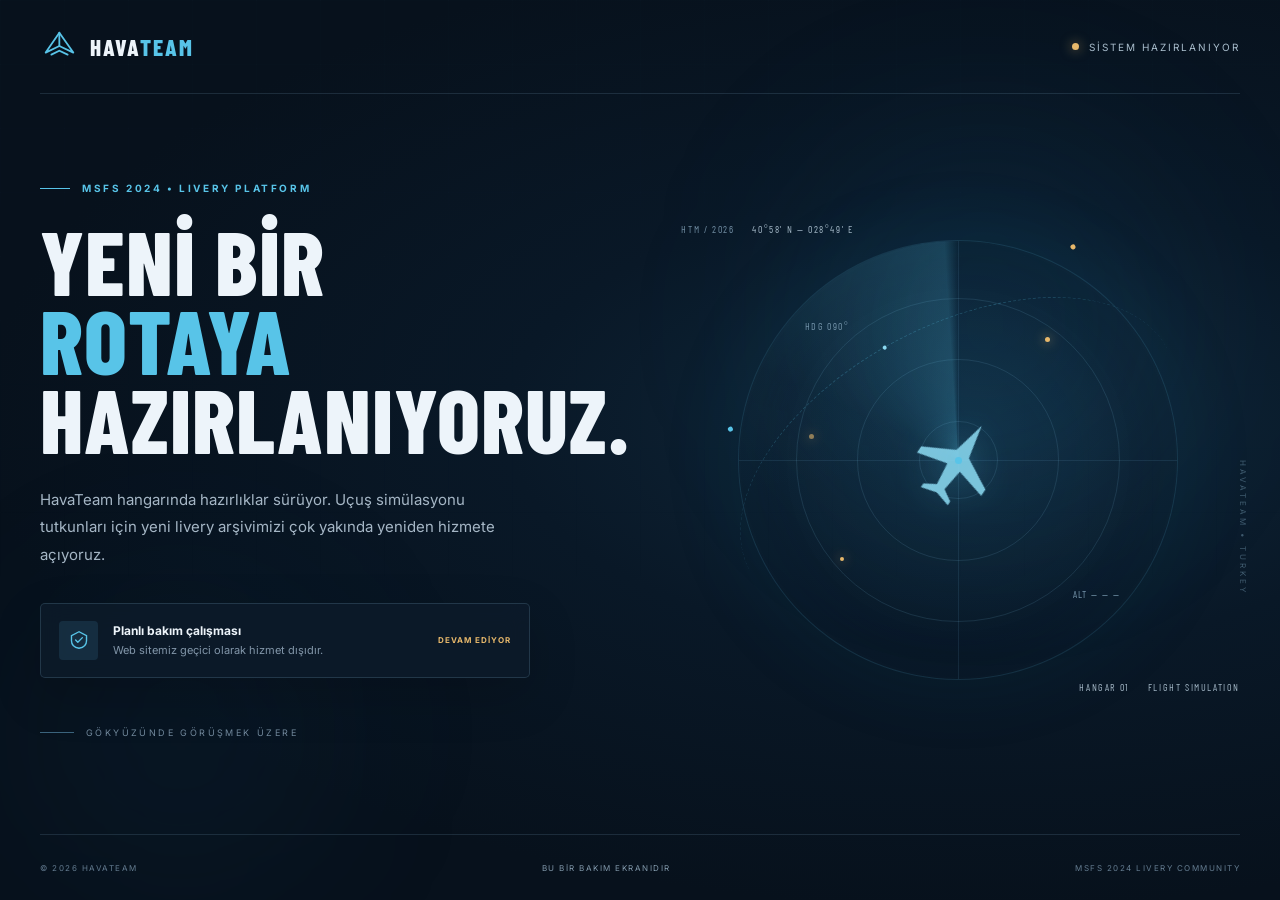
==== commit 854d6a84: "Add files via upload" ====
--- a/index.html
+++ b/index.html
@@ -15,10 +15,16 @@
   <div class="ambient ambient-one"></div>
   <div class="ambient ambient-two"></div>
   <div class="grid-overlay"></div>
-  
+
   <header class="topbar">
-    <a class="brand" href="#" aria-label="HavaTeam">
-      <img src="https://i.hizliresim.com/vazspbbp.png" alt="HavaTeam Flight Simulation Community" class="brand-logo">
+    <a class="brand" href="#" aria-label="HavaTeam ana sayfa">
+      <span class="brand-mark" aria-hidden="true">
+        <svg viewBox="0 0 48 48" role="img">
+          <path d="M7 31.5 23.8 7l17.2 24.5-17.2-8.1L7 31.5Z" fill="none" stroke="currentColor" stroke-width="2.2" stroke-linejoin="round"/>
+          <path d="m14 34 9.8-4.7 10.2 4.7M23.8 7v16.4" fill="none" stroke="currentColor" stroke-width="2.2" stroke-linecap="round"/>
+        </svg>
+      </span>
+      <span class="brand-name">HAVA<span>TEAM</span></span>
     </a>
     <div class="top-meta"><span class="live-dot"></span> SİSTEM HAZIRLANIYOR</div>
   </header>
@@ -28,7 +34,7 @@
       <div class="eyebrow"><span class="eyebrow-line"></span> MSFS 2024 • LIVERY PLATFORM</div>
       <h1>YENİ BİR<br><span>ROTAYA</span><br>HAZIRLANIYORUZ.</h1>
       <p class="lead">HavaTeam hangarında hazırlıklar sürüyor. Uçuş simülasyonu tutkunları için yeni livery arşivimizi çok yakında yeniden hizmete açıyoruz.</p>
-      
+
       <div class="status-card">
         <div class="status-icon">
           <svg viewBox="0 0 24 24" aria-hidden="true"><path d="M12 3 3.8 7.2v5.6c0 4.4 3.5 7.4 8.2 8.2 4.7-.8 8.2-3.8 8.2-8.2V7.2L12 3Z" fill="none" stroke="currentColor" stroke-width="1.5"/><path d="m8.3 12.1 2.4 2.4 5-5.1" fill="none" stroke="currentColor" stroke-width="1.5" stroke-linecap="round" stroke-linejoin="round"/></svg>
@@ -40,11 +46,14 @@
         <span class="status-tag">DEVAM EDİYOR</span>
       </div>
 
-      <div class="bottom-note"><span class="note-rule"></span><span>GÖKYÜZÜNDE GÖRÜŞMEK ÜZERE</span></div>
+      <div class="bottom-note">
+        <span class="note-rule"></span>
+        <span>GÖKYÜZÜNDE GÖRÜŞMEK ÜZERE</span>
+      </div>
     </section>
 
-    <section class="visual" aria-label="HavaTeam amblemi ve radar illüstrasyonu">
-      <div class="coordinates coord-top">HTM / 2026 <span>FLIGHT SIMULATION COMMUNITY</span></div>
+    <section class="visual" aria-label="Havacılık temalı radar illüstrasyonu">
+      <div class="coordinates coord-top">HTM / 2026 <span>40°58' N — 028°49' E</span></div>
       <div class="radar">
         <div class="radar-ring ring-one"></div>
         <div class="radar-ring ring-two"></div>
@@ -53,15 +62,21 @@
         <div class="radar-cross cross-v"></div>
         <div class="radar-sweep"></div>
         <div class="radar-center"></div>
-        <img class="radar-logo" src="https://i.hizliresim.com/xuw0on5v.png" alt="HavaTeam HTR amblemi">
         <span class="radar-blip blip-one"></span>
         <span class="radar-blip blip-two"></span>
         <span class="radar-blip blip-three"></span>
+        <svg class="plane" viewBox="0 0 180 180" aria-hidden="true">
+          <path d="M91 18 104 77 158 106 158 119 104 105 99 145 119 157 119 165 91 157 63 165 63 157 83 145 78 105 24 119 24 106 78 77 91 18Z" fill="currentColor"/>
+        </svg>
         <div class="radar-label label-a">HDG 090°</div>
         <div class="radar-label label-b">ALT — — —</div>
       </div>
-      <div class="flight-path"><span class="path-point"></span><span class="path-dash"></span><span class="path-point end"></span></div>
-      <div class="coordinates coord-bottom"><span>HANGAR 01</span><span>HAVATEAM.TR</span></div>
+      <div class="flight-path">
+        <span class="path-point"></span>
+        <span class="path-dash"></span>
+        <span class="path-point end"></span>
+      </div>
+      <div class="coordinates coord-bottom"><span>HANGAR 01</span> <span>FLIGHT SIMULATION</span></div>
       <div class="side-code">HAVATEAM • TURKEY</div>
     </section>
   </main>
@@ -71,7 +86,6 @@
     <span class="footer-center">BU BİR BAKIM EKRANIDIR</span>
     <span>MSFS 2024 LIVERY COMMUNITY</span>
   </footer>
-
   <script src="script.js"></script>
 </body>
-</html>+</html>
--- a/styles.css
+++ b/styles.css
@@ -1,408 +1,100 @@
-*, *::before, *::after { box-sizing: border-box; }
-
+* { box-sizing: border-box; }
 :root {
   color-scheme: dark;
   --bg: #07111c;
-  --panel: rgba(13, 28, 43, 0.78);
-  --line: rgba(139, 176, 207, 0.17);
+  --panel: rgba(13, 28, 43, .78);
+  --line: rgba(139, 176, 207, .17);
   --muted: #8296a9;
   --text: #edf4fa;
-  --accent: #2798cb;
-  --gold: #b78a32;
-  --accent-soft: rgba(39, 152, 203, 0.13);
+  --accent: #58c4e8;
+  --accent-soft: rgba(88, 196, 232, .12);
 }
-
-html, body {
-  width: 100%;
-  height: 100%;
-  margin: 0;
-  padding: 0;
+html, body { min-height: 100%; }
+body {
+  margin: 0; min-height: 100vh; overflow-x: hidden;
   background: radial-gradient(ellipse at 76% 47%, #10283b 0%, #091827 34%, var(--bg) 72%);
-  color: var(--text);
-  font-family: Inter, Arial, sans-serif;
-  overflow-x: hidden;
+  color: var(--text); font-family: Inter, Arial, sans-serif;
+  display: flex; flex-direction: column; position: relative;
 }
-
-body {
-  display: flex;
-  flex-direction: column;
-  min-height: 100vh;
-  position: relative;
+.grid-overlay {
+  position: fixed; inset: 0; pointer-events: none; opacity: .19;
+  background-image: linear-gradient(rgba(130,170,200,.07) 1px, transparent 1px), linear-gradient(90deg, rgba(130,170,200,.07) 1px, transparent 1px);
+  background-size: 64px 64px; mask-image: linear-gradient(to bottom, black, transparent 92%);
 }
-
-.grid-overlay {
-  position: fixed;
-  inset: 0;
-  pointer-events: none;
-  opacity: 0.19;
-  background-image: linear-gradient(rgba(130, 170, 200, 0.07) 1px, transparent 1px), linear-gradient(90deg, rgba(130, 170, 200, 0.07) 1px, transparent 1px);
-  background-size: 64px 64px;
-  mask-image: linear-gradient(to bottom, black, transparent 92%);
+.ambient { position: fixed; border-radius: 50%; filter: blur(90px); pointer-events: none; }
+.ambient-one { width: 360px; height: 360px; background: rgba(27,119,160,.12); top: 16%; right: 9%; }
+.ambient-two { width: 260px; height: 260px; background: rgba(23,77,116,.12); bottom: 4%; left: 4%; }
+.topbar, .footer { width: min(1240px, calc(100% - 80px)); margin-inline: auto; display: flex; align-items: center; justify-content: space-between; position: relative; z-index: 2; }
+.topbar { height: 94px; border-bottom: 1px solid var(--line); }
+.brand { display: inline-flex; align-items: center; gap: 11px; color: var(--text); text-decoration: none; }
+.brand-mark { width: 39px; height: 39px; color: var(--accent); display: grid; place-items: center; }
+.brand-mark svg { width: 100%; height: 100%; }
+.brand-name { font: 800 23px "Barlow Condensed", sans-serif; letter-spacing: 2px; }
+.brand-name span { color: var(--accent); }
+.top-meta { font-size: 10px; letter-spacing: 2px; color: #a9bdcc; display: flex; align-items: center; gap: 10px; }
+.live-dot { width: 7px; height: 7px; border-radius: 50%; background: #e7b86b; box-shadow: 0 0 12px rgba(231,184,107,.65); }
+.hero { width: min(1240px, calc(100% - 80px)); margin: auto; padding: 72px 0 80px; display: grid; grid-template-columns: 1.03fr .97fr; align-items: center; gap: 38px; position: relative; z-index: 1; flex: 1; }
+.copy { max-width: 590px; padding: 15px 0; }
+.eyebrow { display: flex; align-items: center; gap: 12px; color: var(--accent); font-size: 10px; font-weight: 700; letter-spacing: 2.6px; margin-bottom: 27px; }
+.eyebrow-line { width: 30px; height: 1px; background: var(--accent); }
+h1 { font: 800 clamp(58px, 7vw, 96px)/.88 "Barlow Condensed", Impact, sans-serif; letter-spacing: 1px; margin: 0 0 28px; }
+h1 span { color: var(--accent); }
+.lead { color: #a5b6c5; max-width: 485px; font-size: 15px; line-height: 1.85; margin: 0 0 34px; }
+.status-card { display: flex; align-items: center; gap: 15px; max-width: 490px; padding: 17px 18px; background: var(--panel); border: 1px solid rgba(126,174,204,.2); border-radius: 5px; box-shadow: 0 18px 50px rgba(0,0,0,.16); backdrop-filter: blur(12px); }
+.status-icon { width: 39px; height: 39px; display: grid; place-items: center; flex: 0 0 auto; background: var(--accent-soft); color: var(--accent); border-radius: 4px; }
+.status-icon svg { width: 22px; height: 22px; }
+.status-card strong, .status-card span { display: block; }
+.status-card strong { font-size: 12px; margin-bottom: 5px; }
+.status-card div:nth-child(2) span { color: var(--muted); font-size: 11px; }
+.status-tag { margin-left: auto; color: #e7b86b; font-size: 8px; font-weight: 700; letter-spacing: 1px; white-space: nowrap; }
+.bottom-note { margin-top: 49px; display: flex; align-items: center; gap: 12px; color: #72899d; font-size: 9px; letter-spacing: 2.4px; }
+.note-rule { width: 34px; height: 1px; background: #3b647d; }
+.visual { min-height: 490px; display: grid; place-items: center; position: relative; }
+.radar { width: min(440px, 85vw); aspect-ratio: 1; border: 1px solid rgba(88,196,232,.15); border-radius: 50%; position: relative; display: grid; place-items: center; background: radial-gradient(circle, rgba(29,94,126,.14), rgba(7,17,28,.03) 65%); box-shadow: 0 0 90px rgba(31,126,166,.08), inset 0 0 65px rgba(31,126,166,.05); }
+.radar-ring { position: absolute; border: 1px solid rgba(112,173,204,.16); border-radius: 50%; }
+.ring-one { inset: 13%; } .ring-two { inset: 27%; } .ring-three { inset: 41%; }
+.radar-cross { position: absolute; background: rgba(112,173,204,.13); }
+.cross-h { width: 100%; height: 1px; } .cross-v { height: 100%; width: 1px; }
+.radar-sweep { position: absolute; inset: 0; border-radius: 50%; background: conic-gradient(from 0deg, transparent 0 72%, rgba(88,196,232,.02) 82%, rgba(88,196,232,.2) 99%, transparent 100%); animation: sweep 9s linear infinite; }
+@keyframes sweep { to { transform: rotate(360deg); } }
+.radar-center { width: 7px; height: 7px; border-radius: 50%; background: var(--accent); box-shadow: 0 0 17px var(--accent); z-index: 1; }
+.plane { position: absolute; width: 104px; height: 104px; color: #8bd9f1; opacity: .88; filter: drop-shadow(0 0 17px rgba(88,196,232,.28)); transform: rotate(34deg); }
+.radar-blip { position: absolute; width: 5px; height: 5px; border-radius: 50%; background: #e7b86b; box-shadow: 0 0 12px #e7b86b; }
+.blip-one { top: 22%; right: 29%; } .blip-two { bottom: 27%; left: 23%; width: 4px; height: 4px; } .blip-three { top: 44%; left: 16%; opacity: .6; }
+.radar-label { position: absolute; color: #7292a8; font: 10px "Barlow Condensed", sans-serif; letter-spacing: 1.4px; }
+.label-a { top: 18%; left: 15%; } .label-b { bottom: 18%; right: 13%; }
+.coordinates { position: absolute; display: flex; gap: 18px; color: #6f8ba0; font: 10px "Barlow Condensed", sans-serif; letter-spacing: 1.6px; }
+.coordinates span { color: #a0b4c3; }
+.coord-top { top: 8px; left: 5px; } .coord-bottom { bottom: 12px; right: 0; }
+.flight-path { position: absolute; width: 84%; height: 55%; border-top: 1px dashed rgba(88,196,232,.25); border-radius: 50%; transform: rotate(-28deg); pointer-events: none; }
+.path-point { position: absolute; top: -3px; left: 10%; width: 5px; height: 5px; border-radius: 50%; background: var(--accent); }
+.path-point.end { left: auto; right: 7%; background: #e7b86b; }
+.path-dash { position: absolute; top: -2px; left: 47%; width: 4px; height: 4px; border-radius: 50%; background: #8bd9f1; }
+.side-code { position: absolute; right: -8px; top: 50%; writing-mode: vertical-rl; color: rgba(126,166,190,.45); font-size: 8px; letter-spacing: 3px; }
+.footer { min-height: 66px; border-top: 1px solid var(--line); color: #647c90; font-size: 8px; letter-spacing: 1.5px; }
+.footer-center { color: #8299ab; }
+@media (max-width: 850px) {
+  .topbar, .footer, .hero { width: min(100% - 42px, 620px); }
+  .hero { grid-template-columns: 1fr; padding: 62px 0 45px; gap: 10px; }
+  .copy { max-width: 100%; }
+  .visual { min-height: 390px; }
+  .radar { width: min(360px, 78vw); }
+  .side-code { right: 0; }
 }
-
-.ambient {
-  position: fixed;
-  border-radius: 50%;
-  filter: blur(90px);
-  pointer-events: none;
+@media (max-width: 520px) {
+  .topbar { height: 76px; }
+  .top-meta { font-size: 8px; letter-spacing: 1px; }
+  .brand-name { font-size: 20px; }
+  .hero { padding-top: 48px; }
+  h1 { font-size: clamp(55px, 15vw, 76px); }
+  .lead { font-size: 13px; }
+  .status-card { padding: 13px; gap: 10px; }
+  .status-tag { font-size: 7px; }
+  .visual { min-height: 330px; }
+  .radar { width: min(300px, 78vw); }
+  .plane { width: 78px; height: 78px; }
+  .coordinates { font-size: 8px; gap: 9px; }
+  .footer { min-height: 58px; font-size: 7px; }
+  .footer-center { display: none; }
 }
-.ambient-one { width: 360px; height: 360px; background: rgba(27, 119, 160, 0.12); top: 16%; right: 9%; }
-.ambient-two { width: 260px; height: 260px; background: rgba(23, 77, 116, 0.12); bottom: 4%; left: 4%; }
-
-.topbar, .footer {
-  width: min(1240px, calc(100% - 60px));
-  margin-inline: auto;
-  display: flex;
-  align-items: center;
-  justify-content: space-between;
-  position: relative;
-  z-index: 2;
-  flex-shrink: 0;
-}
-
-.topbar {
-  height: 85px;
-  border-bottom: 1px solid var(--line);
-}
-
-.brand {
-  display: flex;
-  align-items: center;
-  text-decoration: none;
-}
-
-.brand-logo {
-  display: block;
-  width: 220px;
-  height: 65px;
-  object-fit: contain;
-  object-position: left center;
-}
-
-.top-meta {
-  font-size: 10px;
-  letter-spacing: 2px;
-  color: #a9bdcc;
-  display: flex;
-  align-items: center;
-  gap: 10px;
-}
-
-.live-dot {
-  width: 7px;
-  height: 7px;
-  border-radius: 50%;
-  background: #e7b86b;
-  box-shadow: 0 0 12px rgba(231, 184, 107, 0.65);
-}
-
-.hero {
-  width: min(1240px, calc(100% - 60px));
-  margin: auto;
-  padding: 30px 0;
-  display: grid;
-  grid-template-columns: 1.05fr 0.95fr;
-  align-items: center;
-  gap: 40px;
-  position: relative;
-  z-index: 1;
-  flex: 1;
-}
-
-.copy {
-  max-width: 590px;
-}
-
-.eyebrow {
-  display: flex;
-  align-items: center;
-  gap: 12px;
-  color: #62c4e9;
-  font-size: 10px;
-  font-weight: 700;
-  letter-spacing: 2.6px;
-  margin-bottom: 20px;
-}
-
-.eyebrow-line {
-  width: 30px;
-  height: 1px;
-  background: var(--accent);
-}
-
-h1 {
-  font: 800 clamp(48px, 6vw, 84px) / 0.9 "Barlow Condensed", Impact, sans-serif;
-  letter-spacing: 1px;
-  margin: 0 0 20px;
-}
-
-h1 span {
-  color: #42b5df;
-}
-
-.lead {
-  color: #a5b6c5;
-  max-width: 485px;
-  font-size: 14px;
-  line-height: 1.7;
-  margin: 0 0 25px;
-}
-
-.status-card {
-  display: flex;
-  align-items: center;
-  gap: 15px;
-  max-width: 490px;
-  padding: 14px 18px;
-  background: var(--panel);
-  border: 1px solid rgba(126, 174, 204, 0.2);
-  border-radius: 5px;
-  box-shadow: 0 18px 50px rgba(0, 0, 0, 0.16);
-  backdrop-filter: blur(12px);
-}
-
-.status-icon {
-  width: 39px;
-  height: 39px;
-  display: grid;
-  place-items: center;
-  flex: 0 0 auto;
-  background: var(--accent-soft);
-  color: #62c4e9;
-  border-radius: 4px;
-}
-
-.status-icon svg {
-  width: 22px;
-  height: 22px;
-}
-
-.status-card strong, .status-card span {
-  display: block;
-}
-
-.status-card strong {
-  font-size: 12px;
-  margin-bottom: 3px;
-}
-
-.status-card div:nth-child(2) span {
-  color: var(--muted);
-  font-size: 11px;
-}
-
-.status-tag {
-  margin-left: auto;
-  color: #e7b86b;
-  font-size: 8px;
-  font-weight: 700;
-  letter-spacing: 1px;
-  white-space: nowrap;
-}
-
-.bottom-note {
-  margin-top: 30px;
-  display: flex;
-  align-items: center;
-  gap: 12px;
-  color: #72899d;
-  font-size: 9px;
-  letter-spacing: 2.4px;
-}
-
-.note-rule {
-  width: 34px;
-  height: 1px;
-  background: #3b647d;
-}
-
-.visual {
-  width: 100%;
-  aspect-ratio: 1;
-  max-height: 480px;
-  display: grid;
-  place-items: center;
-  position: relative;
-  margin: 0 auto;
-}
-
-.radar {
-  width: min(400px, 100%);
-  aspect-ratio: 1;
-  border: 1px solid rgba(88, 196, 232, 0.15);
-  border-radius: 50%;
-  position: relative;
-  display: grid;
-  place-items: center;
-  background: radial-gradient(circle, rgba(29, 94, 126, 0.14), rgba(7, 17, 28, 0.03) 65%);
-  box-shadow: 0 0 90px rgba(31, 126, 166, 0.08), inset 0 0 65px rgba(31, 126, 166, 0.05);
-}
-
-.radar-ring {
-  position: absolute;
-  border: 1px solid rgba(112, 173, 204, 0.16);
-  border-radius: 50%;
-}
-.ring-one { inset: 13%; }
-.ring-two { inset: 27%; }
-.ring-three { inset: 41%; }
-
-.radar-cross {
-  position: absolute;
-  background: rgba(112, 173, 204, 0.13);
-}
-.cross-h { width: 100%; height: 1px; }
-.cross-v { height: 100%; width: 1px; }
-
-.radar-sweep {
-  position: absolute;
-  inset: 0;
-  border-radius: 50%;
-  background: conic-gradient(from 0deg, transparent 0 72%, rgba(88, 196, 232, 0.02) 82%, rgba(88, 196, 232, 0.2) 99%, transparent 100%);
-  animation: sweep 9s linear infinite;
-}
-
-@keyframes sweep {
-  to { transform: rotate(360deg); }
-}
-
-.radar-center {
-  width: 7px;
-  height: 7px;
-  border-radius: 50%;
-  background: #62c4e9;
-  box-shadow: 0 0 17px #62c4e9;
-  z-index: 2;
-}
-
-.radar-logo {
-  position: absolute;
-  width: 52%;
-  height: 52%;
-  object-fit: contain;
-  z-index: 1;
-  filter: drop-shadow(0 0 18px rgba(39, 152, 203, 0.15));
-}
-
-.radar-blip {
-  position: absolute;
-  width: 5px;
-  height: 5px;
-  border-radius: 50%;
-  background: var(--gold);
-  box-shadow: 0 0 12px var(--gold);
-  z-index: 2;
-}
-.blip-one { top: 22%; right: 29%; }
-.blip-two { bottom: 27%; left: 23%; width: 4px; height: 4px; }
-.blip-three { top: 44%; left: 16%; opacity: 0.6; }
-
-.radar-label {
-  position: absolute;
-  color: #7292a8;
-  font: 10px "Barlow Condensed", sans-serif;
-  letter-spacing: 1.4px;
-  z-index: 2;
-}
-.label-a { top: 18%; left: 15%; }
-.label-b { bottom: 18%; right: 13%; }
-
-.coordinates {
-  position: absolute;
-  display: flex;
-  gap: 18px;
-  color: #6f8ba0;
-  font: 10px "Barlow Condensed", sans-serif;
-  letter-spacing: 1.6px;
-}
-.coordinates span { color: #a0b4c3; }
-.coord-top { top: 2px; left: 0; }
-.coord-bottom { bottom: 2px; right: 0; }
-
-.flight-path {
-  position: absolute;
-  width: 84%;
-  height: 55%;
-  border-top: 1px dashed rgba(88, 196, 232, 0.25);
-  border-radius: 50%;
-  transform: rotate(-28deg);
-  pointer-events: none;
-}
-.path-point {
-  position: absolute;
-  top: -3px;
-  left: 10%;
-  width: 5px;
-  height: 5px;
-  border-radius: 50%;
-  background: #62c4e9;
-}
-.path-point.end { left: auto; right: 7%; background: #e7b86b; }
-.path-dash {
-  position: absolute;
-  top: -2px;
-  left: 47%;
-  width: 4px;
-  height: 4px;
-  border-radius: 50%;
-  background: #8bd9f1;
-}
-
-.side-code {
-  position: absolute;
-  right: -12px;
-  top: 50%;
-  transform: translateY(-50%);
-  writing-mode: vertical-rl;
-  color: rgba(126, 166, 190, 0.45);
-  font-size: 8px;
-  letter-spacing: 3px;
-}
-
-.footer {
-  height: 60px;
-  border-top: 1px solid var(--line);
-  color: #647c90;
-  font-size: 8px;
-  letter-spacing: 1.5px;
-}
-.footer-center { color: #8299ab; }
-
-@media (max-width: 950px) {
-  body {
-    height: auto;
-    overflow-y: auto;
-  }
-  .hero {
-    grid-template-columns: 1fr;
-    padding: 40px 0;
-    gap: 30px;
-  }
-  .visual {
-    max-height: 380px;
-  }
-  .side-code { display: none; }
-}
-
-@media (max-width: 520px) {
-  .topbar { height: 70px; }
-  .brand-logo { width: 170px; height: 50px; }
-  .top-meta { font-size: 7px; letter-spacing: 1px; }
-  .hero { padding: 25px 0; }
-  h1 { font-size: clamp(40px, 12vw, 56px); }
-  .lead { font-size: 13px; }
-  .status-card { padding: 12px; gap: 10px; }
-  .status-tag { font-size: 7px; }
-  .visual { max-height: 310px; }
-  .coordinates { font-size: 8px; gap: 9px; }
-  .footer { height: 55px; font-size: 7px; flex-direction: column; justify-content: center; gap: 4px; text-align: center; }
-  .footer-center { display: inline; }
-}
-
-@media (prefers-reduced-motion: reduce) {
-  *, *::before, *::after {
-    animation-duration: 0.01ms !important;
-    animation-iteration-count: 1 !important;
-    scroll-behavior: auto !important;
-  }
-}+@media (prefers-reduced-motion: reduce) { *, *::before, *::after { animation-duration: .01ms !important; animation-iteration-count: 1 !important; scroll-behavior: auto !important; } }
